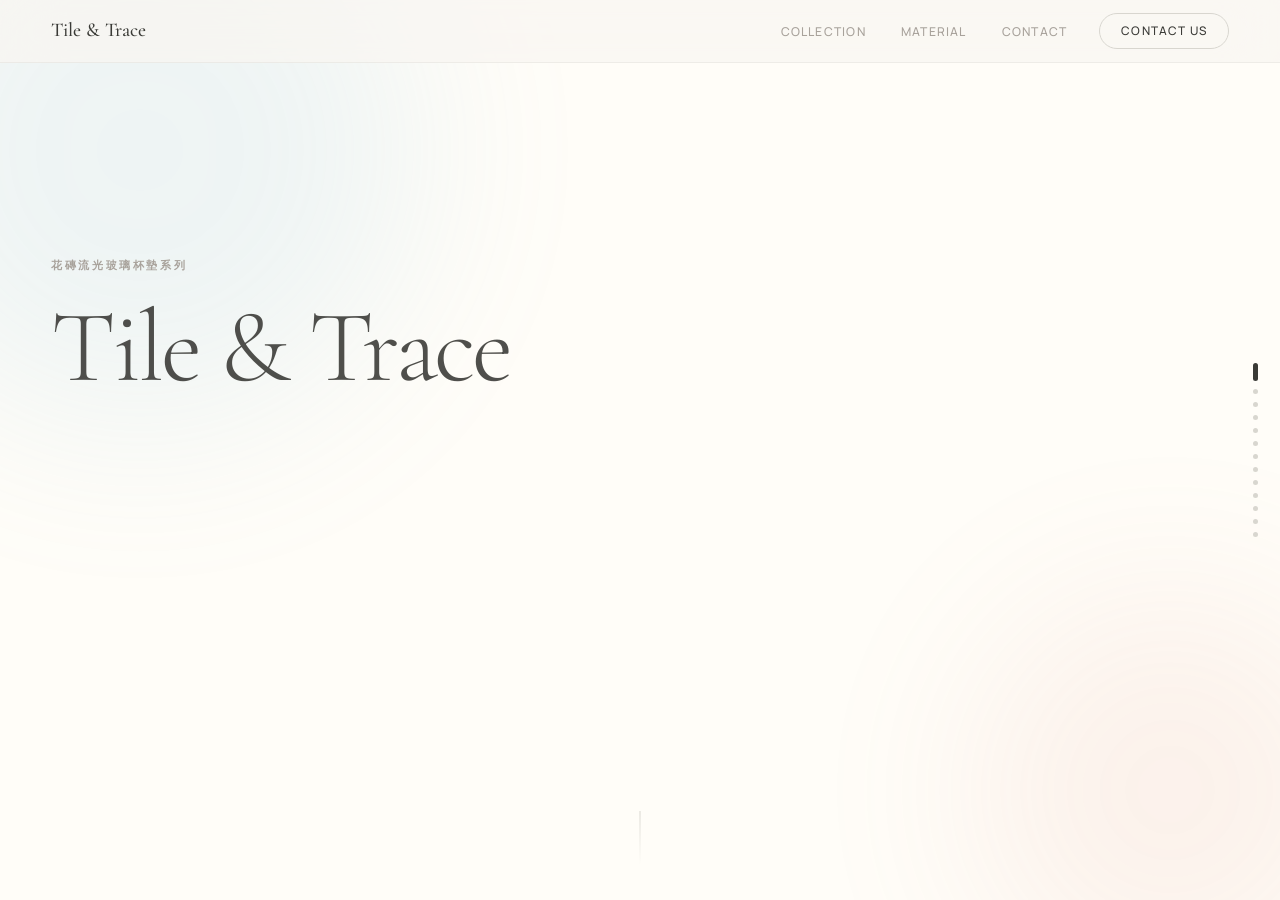
==== index.html @ 221e3508 "Rename index (1).html to index.html" ====
<!DOCTYPE html>
<html lang="en">
<head>
  <meta charset="UTF-8" />
  <meta name="viewport" content="width=device-width, initial-scale=1.0" />
  <title>Tile & Trace｜花磚流光</title>
  <meta name="description" content="Tile & Trace — Taiwanese floral tiles, reimagined through light and glass." />
  <link rel="preconnect" href="https://fonts.googleapis.com" />
  <link rel="preconnect" href="https://fonts.gstatic.com" crossorigin />
  <link href="https://fonts.googleapis.com/css2?family=Cormorant+Garamond:ital,wght@0,300;0,400;0,500;1,300;1,400&family=Manrope:wght@300;400;500;600&display=swap" rel="stylesheet" />
  <link rel="stylesheet" href="style.css" />
</head>
<body>

  <!-- NAV (always on top) -->
  <nav class="nav" id="nav">
    <div class="nav__inner">
      <a href="#" class="nav__brand" id="navBrand" data-goto="hero">Tile &amp; Trace</a>
      <ul class="nav__links">
        <li><a href="#" data-goto="collection">Collection</a></li>
        <li><a href="#" data-goto="material">Material</a></li>
        <li><a href="#" data-goto="contact">Contact</a></li>
      </ul>
      <a href="#" class="nav__cta" data-goto="contact">Contact Us</a>
      <button class="nav__hamburger" id="hamburger" aria-label="Toggle menu">
        <span></span><span></span><span></span>
      </button>
    </div>
    <div class="nav__mobile" id="mobileMenu">
      <a href="#" data-goto="collection">Collection</a>
      <a href="#" data-goto="material">Material</a>
      <a href="#" data-goto="contact">Contact</a>
    </div>
  </nav>

  <!-- ══════════════════════════════════════════════════
       FULL-SCREEN STAGE
       All scenes sit here as position:absolute layers.
       Only one is visible at a time (class="active").
  ══════════════════════════════════════════════════════ -->
  <div class="stage" id="stage">

    <!-- SCENE: HERO -->
    <div class="scene scene--hero active" id="scene-hero">
      <div class="soft-glow glow-hero-blue"></div>
      <div class="soft-glow glow-hero-coral"></div>
      <div class="scene__inner hero-inner">
        <div class="hero-text">
          <p class="scene-label s1-label">花磚流光玻璃杯墊系列</p>
          <h1 class="hero-title">
            <span class="masked-text"><span class="masked-text__inner s1-title">Tile &amp; Trace</span></span>
          </h1>
          <p class="hero-tagline">
            <span class="split-line"><span>Taiwanese floral tiles,</span></span>
            <span class="split-line"><span>reimagined through light and glass.</span></span>
          </p>
          <p class="hero-sub s1-sub">A frosted glass coaster collection inspired by the visual memory of traditional Taiwanese floral tiles.</p>
          <div class="hero-actions s1-actions">
            <button class="btn btn--primary" data-goto="collection">Explore Collection</button>
            <button class="btn btn--ghost"   data-goto="contact">Contact Us</button>
          </div>
        </div>
        <div class="hero-visual s1-visual">
          <div class="frosted-panel frosted-panel--hero">
            <img src="assets/product1.png" alt="Tile &amp; Trace glass coasters" onerror="this.classList.add('is-missing')" />
            <div class="hero-coasters-grid" aria-hidden="true">
              <div class="mini-coaster mini-coaster--blue"></div>
              <div class="mini-coaster mini-coaster--coral"></div>
              <div class="mini-coaster mini-coaster--green"></div>
              <div class="mini-coaster mini-coaster--yellow"></div>
            </div>
          </div>
        </div>
      </div>
      <div class="scroll-hint"><span></span></div>
    </div>

    <!-- SCENE: VALUE -->
    <div class="scene scene--value" id="scene-value">
      <div class="soft-glow glow-value"></div>
      <div class="value-visual-center">
        <div class="frosted-panel frosted-panel--value">
          <img src="assets/images/blue-begonia.jpg" alt="" onerror="this.classList.add('is-missing')" />
          <div class="coaster-ph coaster-ph--blue"></div>
        </div>
      </div>
      <div class="value-overlay">
        <div class="value-header">
          <p class="scene-label value-label">Why This Collection</p>
          <h2 class="value-title">A cultural object<br>for everyday rituals.</h2>
        </div>
        <div class="value-floating-labels">
          <div class="value-label-item value-point-1">
            <span class="vl-num">01</span>
            <div class="vl-content"><h3>Frosted Glass</h3><p>Soft translucent glass that shifts with light.</p></div>
          </div>
          <div class="value-label-item value-point-2">
            <span class="vl-num">02</span>
            <div class="vl-content"><h3>Tile Motif</h3><p>Traditional patterns redrawn on glass.</p></div>
          </div>
          <div class="value-label-item value-point-3">
            <span class="vl-num">03</span>
            <div class="vl-content"><h3>Gift Ready</h3><p>Color-matched collectible box included.</p></div>
          </div>
        </div>
      </div>
    </div>

    <!-- SCENE: COLLECTION -->
    <div class="scene scene--collection" id="scene-collection">
      <div class="collection-bg" id="collectionBg"></div>
      <div class="scene__inner collection-inner">
        <div class="product-visual">
          <div class="product-frame pf-0 active">
            <img src="assets/images/blue-begonia.jpg" alt="Blue Begonia" onerror="this.classList.add('is-missing')" />
            <div class="coaster-ph coaster-ph--blue"></div>
          </div>
          <div class="product-frame pf-1">
            <img src="assets/images/prosperity-peony.jpg" alt="Prosperity Peony" onerror="this.classList.add('is-missing')" />
            <div class="coaster-ph coaster-ph--coral"></div>
          </div>
          <div class="product-frame pf-2">
            <img src="assets/images/verdant-vine.jpg" alt="Verdant Vine" onerror="this.classList.add('is-missing')" />
            <div class="coaster-ph coaster-ph--green"></div>
          </div>
          <div class="product-frame pf-3">
            <img src="assets/images/golden-apricot.jpg" alt="Golden Apricot" onerror="this.classList.add('is-missing')" />
            <div class="coaster-ph coaster-ph--yellow"></div>
          </div>
        </div>
        <div class="collection-text">
          <div class="progress-dots">
            <span class="pdot active"></span><span class="pdot"></span>
            <span class="pdot"></span><span class="pdot"></span>
          </div>
          <p class="collection-num" id="collectionNum">01 / 04</p>
          <h2 class="collection-name">
            <span class="masked-text"><span class="masked-text__inner" id="collectionName">Blue Begonia</span></span>
          </h2>
          <p class="collection-cn"   id="collectionCn">湛藍海棠</p>
          <p class="collection-desc" id="collectionDesc">A calm blue glass coaster inspired by the classic begonia motif.</p>
          <div class="collection-meta">
            <div class="meta-row"><span class="meta-label">Motif</span>  <span class="meta-val" id="metaMotif">Begonia flower</span></div>
            <div class="meta-row"><span class="meta-label">Color</span>  <span class="meta-val" id="metaColor">Translucent blue</span></div>
            <div class="meta-row"><span class="meta-label">Meaning</span><span class="meta-val" id="metaMeaning">Elegance and domestic memory</span></div>
          </div>
        </div>
      </div>
    </div>

    <!-- SCENE: MATERIAL -->
    <div class="scene scene--material" id="scene-material">
      <div class="soft-glow glow-material"></div>
      <div class="material-inner">
        <div class="material-visual-stage">
          <div class="material-visual material-visual-1">
            <div class="frosted-panel frosted-panel--material">
              <img src="assets/images/material-detail.jpg" alt="" onerror="this.classList.add('is-missing')" />
              <div class="material-ph-circle"></div>
            </div>
          </div>
          <div class="material-visual material-visual-2">
            <div class="frosted-panel frosted-panel--pattern">
              <img src="assets/images/cultural-pattern.jpg" alt="" onerror="this.classList.add('is-missing')" />
              <div class="pattern-ph"></div>
            </div>
          </div>
          <div class="material-visual material-visual-3">
            <div class="frosted-panel frosted-panel--boxes">
              <div class="pkg-boxes-grid">
                <div class="pkg-box"><img src="assets/images/packaging-blue.jpg"   alt="" onerror="this.classList.add('is-missing')" /><div class="pkg-ph pkg-ph--blue"></div></div>
                <div class="pkg-box"><img src="assets/images/packaging-red.jpg"    alt="" onerror="this.classList.add('is-missing')" /><div class="pkg-ph pkg-ph--coral"></div></div>
                <div class="pkg-box"><img src="assets/images/packaging-green.jpg"  alt="" onerror="this.classList.add('is-missing')" /><div class="pkg-ph pkg-ph--green"></div></div>
                <div class="pkg-box"><img src="assets/images/packaging-yellow.jpg" alt="" onerror="this.classList.add('is-missing')" /><div class="pkg-ph pkg-ph--yellow"></div></div>
              </div>
            </div>
          </div>
          <div class="material-visual material-visual-4">
            <div class="frosted-panel frosted-panel--gold"><div class="gold-foil-ph"></div></div>
          </div>
        </div>
        <div class="material-text-panel">
          <div class="material-copy material-copy-1">
            <p class="scene-label">Material</p>
            <h2 class="ms-heading">Frosted translucent<br>glass.</h2>
            <p class="ms-sub">The soft matte surface and polished rounded edges create a light-reflecting object that feels delicate and functional.</p>
          </div>
          <div class="material-copy material-copy-2">
            <p class="scene-label">Pattern</p>
            <h2 class="ms-heading">Minimal printed<br>tile motifs.</h2>
            <p class="ms-sub">Traditional floral elements extracted and simplified into clean printed graphics on glass.</p>
          </div>
          <div class="material-copy material-copy-3">
            <p class="scene-label">Packaging</p>
            <h2 class="ms-heading">A box for<br>each memory.</h2>
            <p class="ms-sub">Color-matched rigid gift boxes — one for every coaster in the collection.</p>
          </div>
          <div class="material-copy material-copy-4">
            <p class="scene-label">Detail</p>
            <h2 class="ms-heading">Gold foil details<br>for cultural gifting.</h2>
            <p class="ms-sub">Each coaster is paired with a color-matched rigid gift box with refined gold foil details.</p>
          </div>
        </div>
      </div>
      <div class="material-progress" id="materialProgress">
        <span class="mprog active"></span><span class="mprog"></span>
        <span class="mprog"></span><span class="mprog"></span>
      </div>
    </div>

    <!-- SCENE: CONTACT -->
    <div class="scene scene--contact" id="scene-contact">
      <div class="contact-glow"></div>
      <div class="contact-inner">
        <p class="scene-label c-label">Get in Touch</p>
        <h2 class="contact-title">
          <span class="masked-text"><span class="masked-text__inner c-title">Bring a piece of Taiwanese<br>memory into your everyday space.</span></span>
        </h2>
        <p class="contact-copy c-copy">Tile &amp; Trace is designed for modern cultural gifting, home styling, and collectible lifestyle objects. For inquiries, collaboration, or pre-order information, get in touch.</p>
        <div class="contact-actions c-actions">
          <a href="mailto:cytan0419@gmail.com" class="btn btn--primary">Contact Us</a>
          <a href="mailto:cytan0419@gmail.com?subject=Pre-order Inquiry" class="btn btn--ghost">Pre-order Inquiry</a>
        </div>
        <div class="contact-links c-links">
          <a href="mailto:cytan0419@gmail.com" class="contact-link">
            <svg viewBox="0 0 20 20" fill="none"><path d="M2 4h16v12H2V4zm0 0l8 7 8-7" stroke="currentColor" stroke-width="1.2" stroke-linejoin="round"/></svg>
            cytan0419@gmail.com
          </a>
          <a href="https://github.com/zoeytan-design" target="_blank" rel="noopener" class="contact-link">
            <svg viewBox="0 0 20 20" fill="none"><path d="M10 2C5.58 2 2 5.58 2 10c0 3.54 2.29 6.53 5.47 7.59.4.07.55-.17.55-.38 0-.19-.01-.82-.01-1.49-2.01.37-2.53-.49-2.69-.94-.09-.23-.48-.94-.82-1.13-.28-.15-.68-.52-.01-.53.63-.01 1.08.58 1.23.82.72 1.21 1.87.87 2.33.66.07-.52.28-.87.51-1.07-1.78-.2-3.64-.89-3.64-3.95 0-.87.31-1.59.82-2.15-.08-.2-.36-1.02.08-2.12 0 0 .67-.21 2.2.82.64-.18 1.32-.27 2-.27s1.36.09 2 .27c1.53-1.04 2.2-.82 2.2-.82.44 1.1.16 1.92.08 2.12.51.56.82 1.27.82 2.15 0 3.07-1.87 3.75-3.65 3.95.29.25.54.73.54 1.48 0 1.07-.01 1.93-.01 2.2 0 .21.15.46.55.38A8.01 8.01 0 0018 10c0-4.42-3.58-8-8-8z" fill="currentColor"/></svg>
            zoeytan-design
          </a>
          <a href="https://www.linkedin.com/in/zoey-t-5549b215a/" target="_blank" rel="noopener" class="contact-link">
            <svg viewBox="0 0 20 20" fill="none"><rect x="2" y="2" width="16" height="16" rx="2" stroke="currentColor" stroke-width="1.2"/><path d="M6 8v6M6 6v.01M10 14v-3a2 2 0 014 0v3M10 8v6" stroke="currentColor" stroke-width="1.2" stroke-linecap="round"/></svg>
            Zoey Tan
          </a>
        </div>
      </div>
      <footer class="footer">
        <p class="footer-brand">Tile &amp; Trace｜花磚流光</p>
        <p class="footer-sub">A Taiwanese cultural product concept by Zoey Tan.</p>
        <p class="footer-copy">&copy; 2026 Zoey Tan. All rights reserved.</p>
      </footer>
    </div>

  </div><!-- /stage -->

  <!-- Scroll-position progress indicator (right edge) -->
  <div class="stage-pip-bar" id="pipBar" aria-hidden="true"></div>

  <script src="https://cdn.jsdelivr.net/npm/gsap@3.12.5/dist/gsap.min.js"></script>
  <script src="script.js"></script>
</body>
</html>
---- style.css ----
/* ══════════════════════════════════════════════════════
   Tile & Trace｜花磚流光
   style.css
   Placeholder removed version
   ══════════════════════════════════════════════════════ */

:root {
  --white: #FFFDF8;
  --warm: #F8F6F1;
  --mist: #D8D6CF;
  --charcoal: #3A3A36;
  --gray: #A8A29B;
  --gold: #C8A55A;
  --blue: #79B7D8;
  --coral: #D98372;
  --green: #8BAA78;
  --yellow: #D8B45C;
  --serif: 'Cormorant Garamond', Georgia, serif;
  --sans: 'Manrope', system-ui, sans-serif;
  --ease: cubic-bezier(0.22, 1, 0.36, 1);
}

*,
*::before,
*::after {
  box-sizing: border-box;
  margin: 0;
  padding: 0;
}

html,
body {
  width: 100%;
  height: 100%;
  overflow: hidden;
  font-size: 16px;
}

body {
  background: var(--warm);
  color: var(--charcoal);
  font-family: var(--sans);
  line-height: 1.6;
}

img {
  display: block;
  max-width: 100%;
}

a,
button {
  cursor: pointer;
}

a {
  color: inherit;
  text-decoration: none;
}

button {
  border: none;
  background: none;
  font-family: inherit;
}

ul {
  list-style: none;
}

/* ═══ FULL SCREEN STAGE ══════════════════════════════ */

.stage {
  position: fixed;
  inset: 0;
  overflow: hidden;
  z-index: 1;
}

.scene {
  position: absolute;
  inset: 0;
  width: 100%;
  height: 100%;
  display: flex;
  flex-direction: column;
  align-items: center;
  justify-content: center;
  background: var(--warm);
  opacity: 0;
  visibility: hidden;
  pointer-events: none;
  will-change: opacity;
  transform: translateZ(0);
}

.scene.active {
  opacity: 1;
  visibility: visible;
  pointer-events: auto;
}

.scene__inner {
  position: relative;
  z-index: 2;
  width: min(1200px, 92vw);
  margin-inline: auto;
  display: flex;
  align-items: center;
  gap: clamp(32px, 5vw, 80px);
}

/* ═══ SHARED COMPONENTS ══════════════════════════════ */

.btn {
  display: inline-flex;
  align-items: center;
  padding: 0.88rem 2.1rem;
  border-radius: 60px;
  font-family: var(--sans);
  font-size: 0.82rem;
  font-weight: 500;
  letter-spacing: 0.08em;
  transition: transform 0.35s var(--ease), box-shadow 0.35s var(--ease);
}

.btn--primary {
  background: var(--charcoal);
  color: var(--white);
  box-shadow: 0 4px 24px rgba(58, 58, 54, 0.14);
}

.btn--primary:hover {
  transform: translateY(-2px);
  box-shadow: 0 10px 36px rgba(58, 58, 54, 0.2);
}

.btn--ghost {
  border: 1.5px solid var(--mist);
  color: var(--charcoal);
  background: rgba(255, 253, 248, 0.55);
  backdrop-filter: blur(10px);
}

.btn--ghost:hover {
  border-color: var(--charcoal);
  transform: translateY(-2px);
}

.scene-label {
  display: block;
  font-size: 0.68rem;
  font-weight: 600;
  letter-spacing: 0.24em;
  text-transform: uppercase;
  color: var(--gray);
  margin-bottom: 1rem;
}

.soft-glow {
  position: absolute;
  border-radius: 50%;
  filter: blur(90px);
  pointer-events: none;
  z-index: 0;
}

.masked-text {
  display: block;
  overflow: hidden;
}

.masked-text__inner {
  display: block;
}

/* ═══ NAV ════════════════════════════════════════════ */

.nav {
  position: fixed;
  top: 0;
  left: 0;
  right: 0;
  z-index: 300;
  background: rgba(248, 246, 241, 0.72);
  backdrop-filter: blur(28px);
  border-bottom: 1px solid rgba(216, 214, 207, 0.35);
}

.nav__inner {
  width: min(1200px, 92vw);
  height: 62px;
  margin-inline: auto;
  display: flex;
  align-items: center;
  gap: 2rem;
}

.nav__brand {
  font-family: var(--serif);
  font-size: 1.22rem;
  font-weight: 500;
  flex: 1;
  cursor: pointer;
  transition: opacity 0.25s;
}

.nav__brand:hover {
  opacity: 0.55;
}

.nav__links {
  display: flex;
  gap: 2.2rem;
}

.nav__links a {
  font-size: 0.76rem;
  font-weight: 500;
  letter-spacing: 0.1em;
  text-transform: uppercase;
  color: var(--gray);
  position: relative;
  padding-bottom: 2px;
  transition: color 0.3s;
}

.nav__links a::after {
  content: '';
  position: absolute;
  bottom: 0;
  left: 0;
  width: 0;
  height: 1px;
  background: var(--charcoal);
  transition: width 0.35s var(--ease);
}

.nav__links a:hover {
  color: var(--charcoal);
}

.nav__links a:hover::after {
  width: 100%;
}

.nav__cta {
  padding: 0.5rem 1.3rem;
  border-radius: 60px;
  border: 1.5px solid var(--mist);
  font-size: 0.74rem;
  font-weight: 500;
  letter-spacing: 0.1em;
  text-transform: uppercase;
  transition: border-color 0.3s, box-shadow 0.3s;
  flex-shrink: 0;
}

.nav__cta:hover {
  border-color: var(--charcoal);
  box-shadow: 0 2px 16px rgba(200, 165, 90, 0.2);
}

.nav__hamburger {
  display: none;
  flex-direction: column;
  gap: 5px;
  padding: 4px;
}

.nav__hamburger span {
  display: block;
  width: 22px;
  height: 1.5px;
  background: var(--charcoal);
}

.nav__mobile {
  display: none;
  flex-direction: column;
  background: rgba(248, 246, 241, 0.98);
  border-top: 1px solid var(--mist);
}

.nav__mobile a {
  display: block;
  padding: 0.9rem 6vw;
  font-size: 0.9rem;
  letter-spacing: 0.06em;
  border-bottom: 1px solid rgba(216, 214, 207, 0.3);
}

.nav__mobile.open {
  display: flex;
}

/* ═══ IMAGE PANELS ═══════════════════════════════════ */

.image-panel {
  position: relative;
  width: 100%;
  height: 100%;
  border-radius: 28px;
  overflow: hidden;
  background: rgba(255, 253, 248, 0.45);
  border: 1px solid rgba(255, 255, 255, 0.65);
  box-shadow:
    0 32px 80px rgba(80, 80, 80, 0.1),
    inset 0 1px 0 rgba(255, 255, 255, 0.7);
  backdrop-filter: blur(20px);
}

.image-panel img {
  width: 100%;
  height: 100%;
  object-fit: contain;
}

.image-panel--hero {
  aspect-ratio: 1 / 1;
}

.image-panel--value {
  width: min(460px, 62vmin);
  aspect-ratio: 1 / 1;
}

.image-panel--material {
  width: 100%;
  height: 100%;
}

.image-panel--packaging img {
  object-fit: contain;
}

/* ═══ HERO ═══════════════════════════════════════════ */

.scene--hero {
  background: var(--white);
}

.glow-hero-blue {
  width: 560px;
  height: 560px;
  background: var(--blue);
  opacity: 0.12;
  top: -130px;
  left: -140px;
  animation: driftA 14s ease-in-out infinite;
}

.glow-hero-coral {
  width: 400px;
  height: 400px;
  background: var(--coral);
  opacity: 0.09;
  bottom: -90px;
  right: -90px;
  animation: driftB 17s ease-in-out infinite;
}

@keyframes driftA {
  0%, 100% { transform: translate(0, 0); }
  50% { transform: translate(30px, 20px); }
}

@keyframes driftB {
  0%, 100% { transform: translate(0, 0); }
  50% { transform: translate(-24px, 18px); }
}

.hero-inner {
  flex-direction: row;
  justify-content: space-between;
  align-items: center;
}

.hero-text {
  flex: 0 0 46%;
  max-width: 520px;
}

.hero-visual {
  flex: 0 0 46%;
  max-width: 500px;
}

.hero-title {
  font-family: var(--serif);
  font-size: clamp(3.8rem, 8vw, 7.6rem);
  font-weight: 300;
  line-height: 0.92;
  letter-spacing: -0.03em;
  margin-bottom: 2rem;
}

.hero-tagline {
  font-family: var(--serif);
  font-size: clamp(1rem, 2.2vw, 1.35rem);
  font-weight: 400;
  font-style: italic;
  margin-bottom: 1.3rem;
  line-height: 1.55;
}

.split-line {
  display: block;
  overflow: hidden;
}

.split-line > span {
  display: block;
}

.hero-sub {
  font-size: 0.88rem;
  color: var(--gray);
  line-height: 1.9;
  margin-bottom: 2.5rem;
  max-width: 390px;
}

.hero-actions {
  display: flex;
  gap: 1rem;
  flex-wrap: wrap;
}

.scroll-hint {
  position: absolute;
  bottom: 2.2rem;
  left: 50%;
  transform: translateX(-50%);
  z-index: 3;
}

.scroll-hint span {
  display: block;
  width: 1px;
  height: 54px;
  background: linear-gradient(to bottom, var(--mist), transparent);
  animation: scrollPulse 2.8s ease-in-out infinite;
}

@keyframes scrollPulse {
  0% {
    transform: scaleY(0);
    transform-origin: top;
    opacity: 0;
  }

  40% {
    transform: scaleY(1);
    transform-origin: top;
    opacity: 1;
  }

  70% {
    transform: scaleY(1);
    transform-origin: bottom;
    opacity: 1;
  }

  100% {
    transform: scaleY(0);
    transform-origin: bottom;
    opacity: 0;
  }
}

/* ═══ VALUE ══════════════════════════════════════════ */

.scene--value {
  background: var(--warm);
}

.glow-value {
  width: 700px;
  height: 600px;
  background: var(--blue);
  opacity: 0.06;
  top: 50%;
  left: 50%;
  transform: translate(-50%, -50%);
}

.value-visual-center {
  position: absolute;
  inset: 0;
  display: flex;
  align-items: center;
  justify-content: center;
  z-index: 1;
  pointer-events: none;
  will-change: transform, opacity;
}

.value-overlay {
  position: absolute;
  inset: 0;
  z-index: 3;
  display: flex;
  flex-direction: column;
  justify-content: center;
  width: min(1200px, 92vw);
  margin-inline: auto;
  left: 50%;
  transform: translateX(-50%);
  pointer-events: none;
}

.value-header {
  margin-bottom: auto;
  padding-top: 14vh;
}

.value-title {
  font-family: var(--serif);
  font-size: clamp(1.9rem, 3.2vw, 2.9rem);
  font-weight: 300;
  line-height: 1.18;
  color: var(--charcoal);
  max-width: 400px;
}

.value-floating-labels {
  display: flex;
  flex-direction: column;
  gap: 1.2rem;
  padding-bottom: 12vh;
  align-self: flex-end;
  max-width: 300px;
  pointer-events: auto;
}

.value-label-item {
  display: flex;
  align-items: flex-start;
  gap: 1rem;
  background: rgba(255, 253, 248, 0.72);
  backdrop-filter: blur(18px);
  border: 1px solid rgba(255, 255, 255, 0.65);
  border-radius: 14px;
  padding: 1rem 1.3rem;
  box-shadow:
    0 6px 28px rgba(58, 58, 54, 0.06),
    inset 0 1px 0 rgba(255, 255, 255, 0.7);
}

.vl-num {
  font-size: 0.62rem;
  letter-spacing: 0.15em;
  color: var(--gray);
  margin-top: 0.25rem;
  flex-shrink: 0;
}

.vl-content h3 {
  font-family: var(--serif);
  font-size: 1.05rem;
  font-weight: 500;
  margin-bottom: 0.2rem;
}

.vl-content p {
  font-size: 0.78rem;
  color: var(--gray);
  line-height: 1.65;
}

/* ═══ COLLECTION ═════════════════════════════════════ */

.scene--collection {
  background: var(--white);
}

.collection-bg {
  position: absolute;
  inset: 0;
  pointer-events: none;
  z-index: 0;
  transition: background 1s ease;
}

.collection-inner {
  align-items: center;
  justify-content: center;
  gap: clamp(40px, 6vw, 90px);
}

.product-visual {
  position: relative;
  flex: 0 0 min(42vmin, 440px);
  width: min(42vmin, 440px);
  aspect-ratio: 1 / 1;
}

.product-frame {
  position: absolute;
  inset: 0;
  border-radius: 22px;
  overflow: hidden;
  opacity: 0;
  visibility: hidden;
  transform: scale(0.96) rotate(-1.5deg);
  pointer-events: none;
  box-shadow:
    0 32px 80px rgba(58, 58, 54, 0.1),
    inset 0 1px 0 rgba(255, 255, 255, 0.5);
  border: 1px solid rgba(216, 214, 207, 0.35);
  background: var(--warm);
  will-change: transform, opacity;
}

.product-frame.active {
  opacity: 1;
  visibility: visible;
  transform: scale(1) rotate(0deg);
  pointer-events: auto;
}

.product-frame img {
  width: 100%;
  height: 100%;
  object-fit: contain;
}

.collection-text {
  flex: 1;
  max-width: 380px;
  position: relative;
  z-index: 2;
}

.progress-dots {
  display: flex;
  gap: 8px;
  margin-bottom: 1.6rem;
}

.pdot {
  width: 6px;
  height: 6px;
  border-radius: 50%;
  background: var(--mist);
  transition: width 0.4s var(--ease), background 0.4s, border-radius 0.4s;
}

.pdot.active {
  width: 24px;
  border-radius: 3px;
  background: var(--charcoal);
}

.collection-num {
  font-size: 0.68rem;
  letter-spacing: 0.22em;
  color: var(--gray);
  margin-bottom: 1rem;
}

.collection-name {
  font-family: var(--serif);
  font-size: clamp(2rem, 4vw, 3.2rem);
  font-weight: 300;
  line-height: 1.05;
  margin-bottom: 0.5rem;
}

.collection-cn {
  font-size: 0.9rem;
  color: var(--gray);
  letter-spacing: 0.08em;
  margin-bottom: 1.2rem;
}

.collection-desc {
  font-size: 0.88rem;
  color: var(--gray);
  line-height: 1.9;
  margin-bottom: 2rem;
}

.collection-meta {
  display: flex;
  flex-direction: column;
  gap: 0.7rem;
  border-top: 1px solid rgba(216, 214, 207, 0.45);
  padding-top: 1.4rem;
}

.meta-row {
  display: flex;
  gap: 1.2rem;
  align-items: baseline;
}

.meta-label {
  font-size: 0.62rem;
  letter-spacing: 0.2em;
  text-transform: uppercase;
  color: var(--gray);
  min-width: 60px;
  flex-shrink: 0;
}

.meta-val {
  font-family: var(--serif);
  font-size: 0.93rem;
  color: var(--charcoal);
}

/* ═══ MATERIAL ═══════════════════════════════════════ */

.scene--material {
  background: var(--warm);
}

.glow-material {
  width: 500px;
  height: 500px;
  background: var(--gold);
  opacity: 0.07;
  top: 50%;
  left: 50%;
  transform: translate(-50%, -50%);
}

.material-inner {
  width: min(1200px, 92vw);
  height: 100%;
  position: relative;
  z-index: 2;
  display: grid;
  grid-template-columns: 1.2fr 0.8fr;
  align-items: center;
  gap: clamp(40px, 6vw, 90px);
  margin-inline: auto;
}

.material-visual-stage {
  position: relative;
  width: 100%;
  aspect-ratio: 1 / 1;
  max-height: 72vh;
  min-height: min(72vh, 520px);
}

.material-visual {
  position: absolute;
  inset: 0;
  width: 100%;
  height: 100%;
  opacity: 0;
  visibility: hidden;
  pointer-events: none;
  will-change: transform, opacity;
}

.material-visual.active {
  opacity: 1;
  visibility: visible;
}

.material-text-panel {
  position: relative;
  z-index: 5;
  min-height: 280px;
  display: flex;
  flex-direction: column;
  justify-content: center;
}

.material-copy {
  position: absolute;
  inset: 0;
  display: flex;
  flex-direction: column;
  justify-content: center;
  opacity: 0;
  visibility: hidden;
  pointer-events: none;
  will-change: transform, opacity;
}

.material-copy.active {
  opacity: 1;
  visibility: visible;
}

.material-copy h2,
.material-copy p {
  max-width: 380px;
}

.ms-heading {
  font-family: var(--serif);
  font-size: clamp(1.8rem, 3vw, 2.8rem);
  font-weight: 300;
  line-height: 1.18;
  margin-bottom: 1.2rem;
}

.ms-sub {
  font-size: 0.88rem;
  color: var(--gray);
  line-height: 1.9;
}

.material-progress {
  position: absolute;
  bottom: 2.2rem;
  left: 50%;
  transform: translateX(-50%);
  display: flex;
  gap: 8px;
  z-index: 5;
}

.mprog {
  width: 6px;
  height: 6px;
  border-radius: 50%;
  background: var(--mist);
  transition: width 0.4s var(--ease), background 0.4s, border-radius 0.4s;
}

.mprog.active {
  width: 24px;
  border-radius: 3px;
  background: var(--charcoal);
}

/* ═══ CONTACT ════════════════════════════════════════ */

.scene--contact {
  background: var(--white);
  flex-direction: column;
  justify-content: space-between;
  overflow-y: auto;
}

.contact-glow {
  position: absolute;
  width: 700px;
  height: 420px;
  border-radius: 50%;
  background: radial-gradient(circle, rgba(200, 165, 90, 0.09), transparent 65%);
  top: 35%;
  left: 50%;
  transform: translate(-50%, -50%);
  pointer-events: none;
}

.contact-inner {
  flex: 1;
  display: flex;
  flex-direction: column;
  align-items: center;
  justify-content: center;
  text-align: center;
  padding: 5rem 6vw 3rem;
  position: relative;
  z-index: 1;
}

.contact-title {
  font-family: var(--serif);
  font-size: clamp(2rem, 4.5vw, 3.5rem);
  font-weight: 300;
  line-height: 1.2;
  max-width: 680px;
  margin-bottom: 1.8rem;
}

.contact-copy {
  font-size: 0.92rem;
  color: var(--gray);
  max-width: 520px;
  line-height: 1.95;
  margin-bottom: 3rem;
}

.contact-actions {
  display: flex;
  gap: 1rem;
  flex-wrap: wrap;
  justify-content: center;
  margin-bottom: 3.5rem;
}

.contact-links {
  display: flex;
  gap: 2.5rem;
  flex-wrap: wrap;
  justify-content: center;
}

.contact-link {
  display: flex;
  align-items: center;
  gap: 0.5rem;
  font-size: 0.83rem;
  color: var(--gray);
  position: relative;
  padding-bottom: 2px;
  transition: color 0.3s;
}

.contact-link svg {
  width: 16px;
  height: 16px;
  flex-shrink: 0;
}

.contact-link::after {
  content: '';
  position: absolute;
  bottom: 0;
  left: 0;
  width: 0;
  height: 1px;
  background: var(--charcoal);
  transition: width 0.4s var(--ease);
}

.contact-link:hover {
  color: var(--charcoal);
}

.contact-link:hover::after {
  width: 100%;
}

.footer {
  border-top: 1px solid rgba(216, 214, 207, 0.5);
  padding: 2.5rem 0;
  text-align: center;
}

.footer-brand {
  font-family: var(--serif);
  font-size: 1.05rem;
  font-weight: 500;
  margin-bottom: 0.4rem;
}

.footer-sub,
.footer-copy {
  font-size: 0.76rem;
  color: var(--gray);
  line-height: 1.7;
}

/* ═══ STAGE PIP BAR ══════════════════════════════════ */

.stage-pip-bar {
  position: fixed;
  right: 1.4rem;
  top: 50%;
  transform: translateY(-50%);
  z-index: 400;
  display: flex;
  flex-direction: column;
  gap: 8px;
  pointer-events: none;
}

.stage-pip {
  width: 5px;
  height: 5px;
  border-radius: 50%;
  background: var(--mist);
  transition: width 0.4s var(--ease), height 0.4s var(--ease), background 0.3s, border-radius 0.3s;
}

.stage-pip.active {
  width: 5px;
  height: 18px;
  border-radius: 3px;
  background: var(--charcoal);
}

/* ═══ RESPONSIVE ═════════════════════════════════════ */

@media (max-width: 900px) {
  .nav__links,
  .nav__cta {
    display: none;
  }

  .nav__hamburger {
    display: flex;
  }

  .hero-inner {
    flex-direction: column;
    gap: 2.5rem;
  }

  .hero-text {
    flex: unset;
    max-width: 100%;
    text-align: center;
  }

  .hero-visual {
    flex: unset;
    max-width: 320px;
    margin-inline: auto;
  }

  .hero-actions {
    justify-content: center;
  }

  .hero-sub {
    margin-inline: auto;
  }

  .value-header {
    padding-top: 8vh;
  }

  .value-title {
    font-size: 1.7rem;
  }

  .value-floating-labels {
    max-width: 100%;
    align-self: center;
    flex-direction: row;
    flex-wrap: wrap;
    justify-content: center;
    gap: 0.8rem;
    padding-bottom: 8vh;
  }

  .value-label-item {
    width: min(280px, 90vw);
  }

  .collection-inner {
    flex-direction: column;
    text-align: center;
  }

  .product-visual {
    width: min(68vw, 340px);
    flex-basis: auto;
  }

  .collection-meta {
    align-items: center;
  }

  .meta-row {
    justify-content: center;
  }

  .material-inner {
    grid-template-columns: 1fr;
    gap: 2rem;
    padding-top: 5rem;
    padding-bottom: 5rem;
  }

  .material-visual-stage {
    width: min(72vw, 360px);
    margin-inline: auto;
    min-height: unset;
  }

  .material-text-panel {
    min-height: 240px;
    text-align: center;
  }

  .material-copy h2,
  .material-copy p {
    margin-inline: auto;
  }

  .contact-links {
    flex-direction: column;
    gap: 1rem;
  }

  .stage-pip-bar {
    right: 0.8rem;
  }
}

@media (max-width: 600px) {
  .hero-title {
    font-size: 3.3rem;
  }

  .hero-tagline {
    font-size: 1rem;
  }

  .hero-actions {
    flex-direction: column;
    align-items: center;
  }

  .btn {
    width: 100%;
    max-width: 260px;
    justify-content: center;
  }

  .value-floating-labels {
    flex-direction: column;
  }

  .contact-title {
    font-size: 2rem;
  }
}
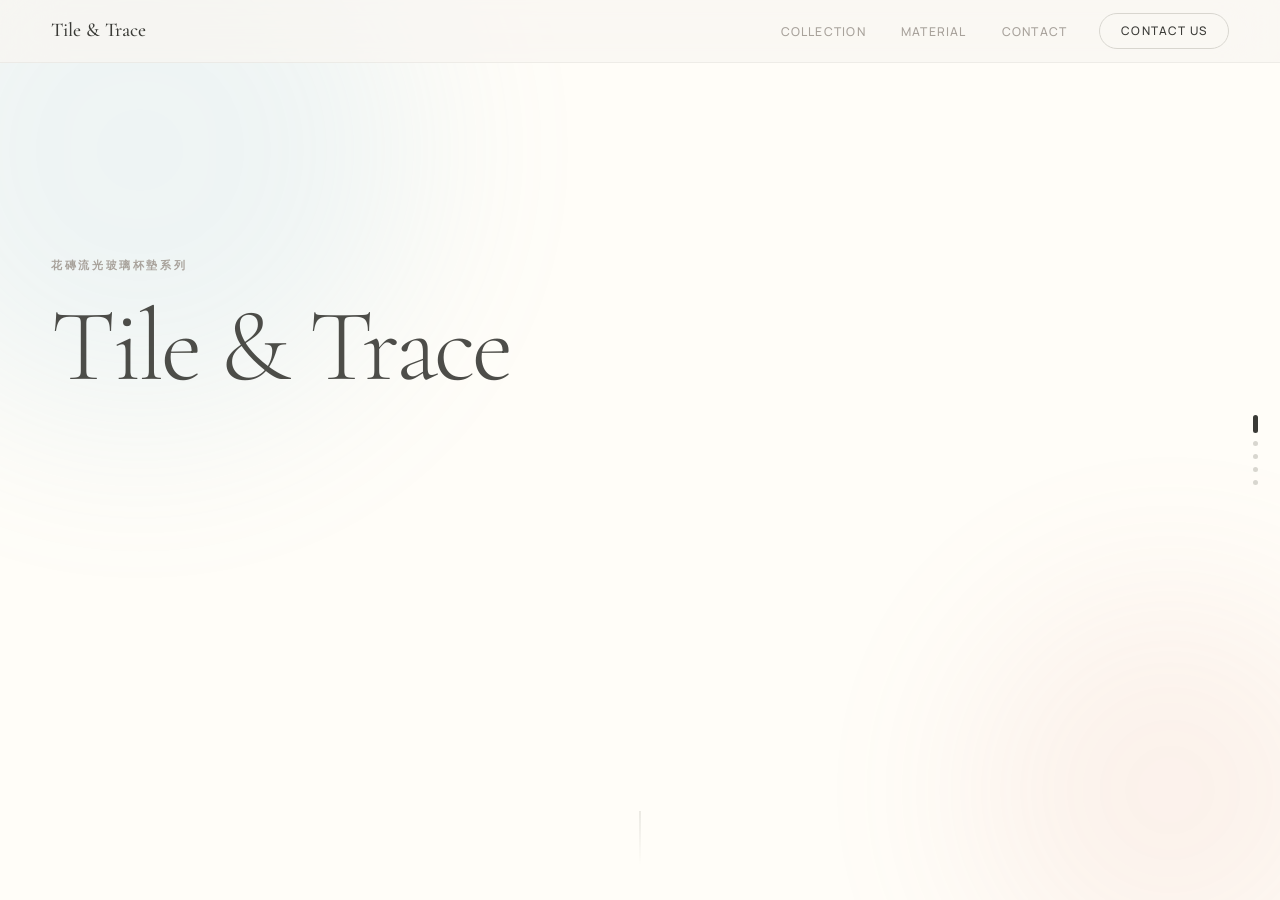
==== commit 9e0c56ca: "Update index.html" ====
--- a/index.html
+++ b/index.html
@@ -175,9 +175,6 @@
               </div>
             </div>
           </div>
-          <div class="material-visual material-visual-4">
-            <div class="frosted-panel frosted-panel--gold"><div class="gold-foil-ph"></div></div>
-          </div>
         </div>
         <div class="material-text-panel">
           <div class="material-copy material-copy-1">
@@ -195,16 +192,11 @@
             <h2 class="ms-heading">A box for<br>each memory.</h2>
             <p class="ms-sub">Color-matched rigid gift boxes — one for every coaster in the collection.</p>
           </div>
-          <div class="material-copy material-copy-4">
-            <p class="scene-label">Detail</p>
-            <h2 class="ms-heading">Gold foil details<br>for cultural gifting.</h2>
-            <p class="ms-sub">Each coaster is paired with a color-matched rigid gift box with refined gold foil details.</p>
-          </div>
         </div>
       </div>
       <div class="material-progress" id="materialProgress">
         <span class="mprog active"></span><span class="mprog"></span>
-        <span class="mprog"></span><span class="mprog"></span>
+        <span class="mprog"></span>
       </div>
     </div>
 
--- a/style.css
+++ b/style.css
@@ -294,6 +294,215 @@
   display: flex;
 }
 
+/* ═══ FROSTED PANELS ════════════════════════════════ */
+
+.frosted-panel {
+  position: relative;
+  width: 100%;
+  height: 100%;
+  border-radius: 28px;
+  overflow: hidden;
+  background: rgba(255, 253, 248, 0.45);
+  border: 1px solid rgba(255, 255, 255, 0.65);
+  box-shadow:
+    0 32px 80px rgba(80, 80, 80, 0.1),
+    inset 0 1px 0 rgba(255, 255, 255, 0.7);
+  backdrop-filter: blur(20px);
+  display: flex;
+  align-items: center;
+  justify-content: center;
+}
+
+.frosted-panel img {
+  position: absolute;
+  inset: 0;
+  width: 100%;
+  height: 100%;
+  object-fit: contain;
+  z-index: 1;
+}
+
+.frosted-panel img.is-missing {
+  display: none;
+}
+
+.frosted-panel--hero {
+  aspect-ratio: 1 / 1;
+  border-radius: 28px;
+}
+
+.frosted-panel--value {
+  width: min(460px, 62vmin);
+  aspect-ratio: 1 / 1;
+  border-radius: 28px;
+}
+
+.frosted-panel--material {
+  width: 100%;
+  height: 100%;
+  border-radius: 22px;
+}
+
+.frosted-panel--pattern {
+  width: 100%;
+  height: 100%;
+  border-radius: 22px;
+}
+
+.frosted-panel--boxes {
+  width: 100%;
+  height: 100%;
+  border-radius: 22px;
+  padding: 20px;
+}
+
+.frosted-panel--gold {
+  width: 100%;
+  height: 100%;
+  border-radius: 22px;
+  background: rgba(200, 165, 90, 0.08);
+  border: 1px solid rgba(200, 165, 90, 0.3);
+}
+
+/* ═══ COASTER PLACEHOLDERS ═══════════════════════════ */
+
+.coaster-ph {
+  position: absolute;
+  inset: 0;
+  z-index: 0;
+  display: flex;
+  align-items: center;
+  justify-content: center;
+}
+
+.coaster-ph::before {
+  content: '';
+  width: 65%;
+  aspect-ratio: 1 / 1;
+  border-radius: 50%;
+  opacity: 0.18;
+}
+
+.coaster-ph--blue::before  { background: var(--blue); }
+.coaster-ph--coral::before { background: var(--coral); }
+.coaster-ph--green::before { background: var(--green); }
+.coaster-ph--yellow::before{ background: var(--yellow); }
+
+/* ═══ MINI COASTERS (Hero grid) ══════════════════════ */
+
+.hero-coasters-grid {
+  position: absolute;
+  inset: 0;
+  z-index: 0;
+  display: grid;
+  grid-template-columns: 1fr 1fr;
+  gap: 12px;
+  padding: 24px;
+  align-items: center;
+  justify-items: center;
+}
+
+.mini-coaster {
+  width: 80%;
+  aspect-ratio: 1 / 1;
+  border-radius: 50%;
+  opacity: 0.22;
+}
+
+.mini-coaster--blue   { background: var(--blue); }
+.mini-coaster--coral  { background: var(--coral); }
+.mini-coaster--green  { background: var(--green); }
+.mini-coaster--yellow { background: var(--yellow); }
+
+/* ═══ MATERIAL PLACEHOLDERS ══════════════════════════ */
+
+.material-ph-circle {
+  width: 70%;
+  aspect-ratio: 1 / 1;
+  border-radius: 50%;
+  background: radial-gradient(circle at 35% 35%, rgba(200,165,90,0.25), rgba(200,165,90,0.05) 70%);
+  border: 1px solid rgba(200, 165, 90, 0.2);
+}
+
+.pattern-ph {
+  width: 80%;
+  aspect-ratio: 1 / 1;
+  border-radius: 14px;
+  background:
+    repeating-linear-gradient(
+      45deg,
+      rgba(121,183,216,0.12) 0px,
+      rgba(121,183,216,0.12) 2px,
+      transparent 2px,
+      transparent 12px
+    ),
+    repeating-linear-gradient(
+      -45deg,
+      rgba(121,183,216,0.12) 0px,
+      rgba(121,183,216,0.12) 2px,
+      transparent 2px,
+      transparent 12px
+    );
+  border: 1px solid rgba(121, 183, 216, 0.2);
+}
+
+.gold-foil-ph {
+  width: 75%;
+  aspect-ratio: 1 / 1;
+  border-radius: 50%;
+  border: 2px solid rgba(200, 165, 90, 0.35);
+  background: radial-gradient(circle at 40% 35%, rgba(200,165,90,0.18), rgba(200,165,90,0.04) 65%);
+  box-shadow:
+    inset 0 1px 0 rgba(255,255,255,0.6),
+    0 8px 32px rgba(200,165,90,0.1);
+}
+
+/* ═══ PACKAGING GRID ═════════════════════════════════ */
+
+.pkg-boxes-grid {
+  display: grid;
+  grid-template-columns: 1fr 1fr;
+  gap: 10px;
+  width: 100%;
+  height: 100%;
+}
+
+.pkg-box {
+  position: relative;
+  border-radius: 10px;
+  overflow: hidden;
+  background: rgba(255, 253, 248, 0.6);
+  border: 1px solid rgba(255, 255, 255, 0.7);
+  display: flex;
+  align-items: center;
+  justify-content: center;
+}
+
+.pkg-box img {
+  position: absolute;
+  inset: 0;
+  width: 100%;
+  height: 100%;
+  object-fit: contain;
+  z-index: 1;
+}
+
+.pkg-box img.is-missing {
+  display: none;
+}
+
+.pkg-ph {
+  width: 60%;
+  aspect-ratio: 1 / 1;
+  border-radius: 8px;
+  opacity: 0.3;
+}
+
+.pkg-ph--blue   { background: var(--blue); }
+.pkg-ph--coral  { background: var(--coral); }
+.pkg-ph--green  { background: var(--green); }
+.pkg-ph--yellow { background: var(--yellow); }
+
 /* ═══ IMAGE PANELS ═══════════════════════════════════ */
 
 .image-panel {
@@ -837,8 +1046,10 @@
 .scene--contact {
   background: var(--white);
   flex-direction: column;
-  justify-content: space-between;
+  justify-content: flex-start;
   overflow-y: auto;
+  overflow-x: hidden;
+  -webkit-overflow-scrolling: touch;
 }
 
 .contact-glow {
@@ -863,6 +1074,7 @@
   padding: 5rem 6vw 3rem;
   position: relative;
   z-index: 1;
+  min-height: min-content;
 }
 
 .contact-title {
@@ -1044,6 +1256,12 @@
   .collection-inner {
     flex-direction: column;
     text-align: center;
+    overflow-y: auto;
+    -webkit-overflow-scrolling: touch;
+    padding-top: 5rem;
+    padding-bottom: 2rem;
+    align-items: flex-start;
+    justify-content: flex-start;
   }
 
   .product-visual {
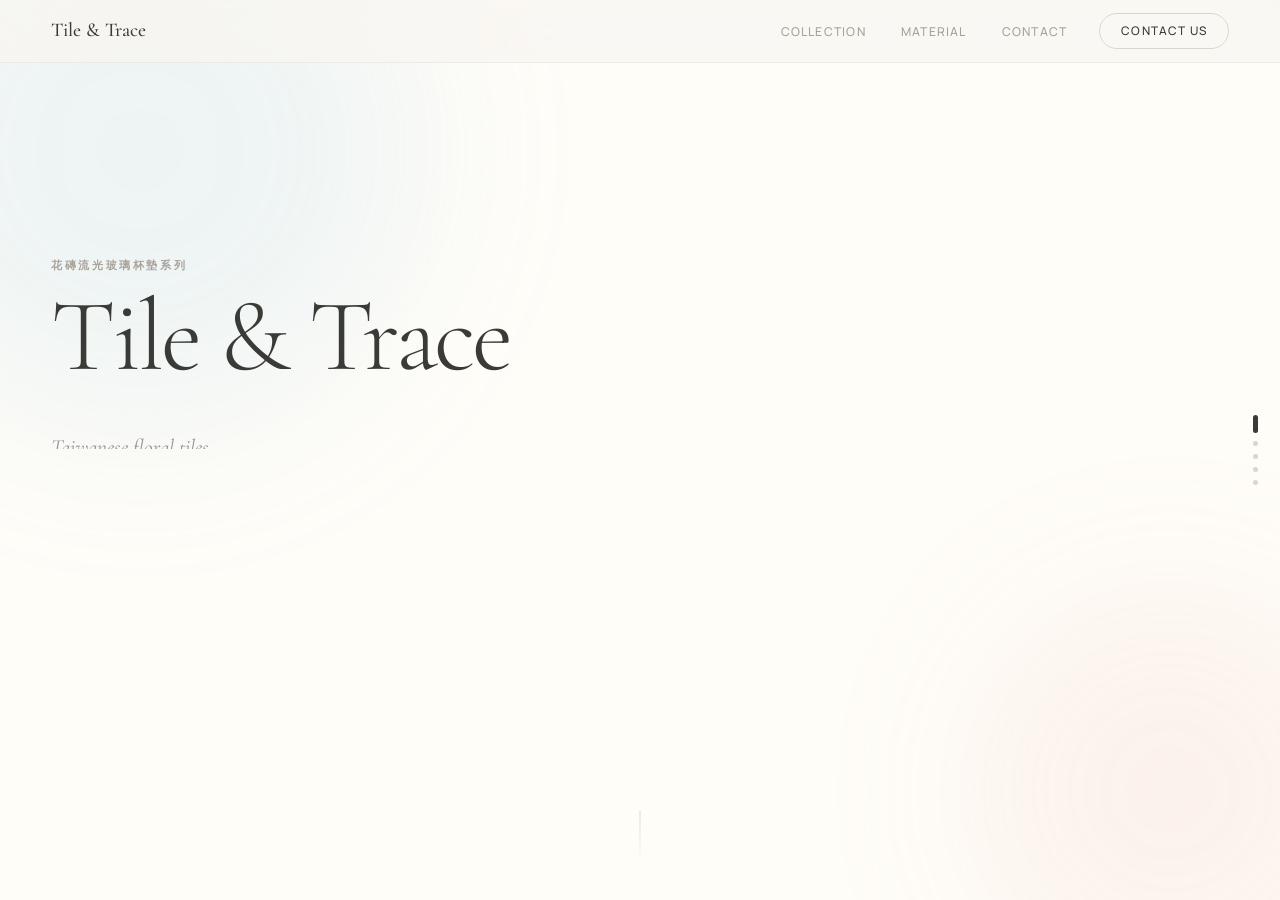
==== commit 382c9cb6: "Update index.html" ====
--- a/index.html
+++ b/index.html
@@ -62,13 +62,7 @@
         </div>
         <div class="hero-visual s1-visual">
           <div class="frosted-panel frosted-panel--hero">
-            <img src="assets/product1.png" alt="Tile &amp; Trace glass coasters" onerror="this.classList.add('is-missing')" />
-            <div class="hero-coasters-grid" aria-hidden="true">
-              <div class="mini-coaster mini-coaster--blue"></div>
-              <div class="mini-coaster mini-coaster--coral"></div>
-              <div class="mini-coaster mini-coaster--green"></div>
-              <div class="mini-coaster mini-coaster--yellow"></div>
-            </div>
+            <img src="assets/product1.png" alt="Tile &amp; Trace glass coasters" />
           </div>
         </div>
       </div>
@@ -80,8 +74,7 @@
       <div class="soft-glow glow-value"></div>
       <div class="value-visual-center">
         <div class="frosted-panel frosted-panel--value">
-          <img src="assets/images/blue-begonia.jpg" alt="" onerror="this.classList.add('is-missing')" />
-          <div class="coaster-ph coaster-ph--blue"></div>
+          <img src="assets/product2.png" alt="" />
         </div>
       </div>
       <div class="value-overlay">
@@ -112,20 +105,16 @@
       <div class="scene__inner collection-inner">
         <div class="product-visual">
           <div class="product-frame pf-0 active">
-            <img src="assets/images/blue-begonia.jpg" alt="Blue Begonia" onerror="this.classList.add('is-missing')" />
-            <div class="coaster-ph coaster-ph--blue"></div>
+            <img src="assets/blue-begonia.png" alt="Blue Begonia" />
           </div>
           <div class="product-frame pf-1">
-            <img src="assets/images/prosperity-peony.jpg" alt="Prosperity Peony" onerror="this.classList.add('is-missing')" />
-            <div class="coaster-ph coaster-ph--coral"></div>
+            <img src="assets/prosperity-peony.png" alt="Prosperity Peony" />
           </div>
           <div class="product-frame pf-2">
-            <img src="assets/images/verdant-vine.jpg" alt="Verdant Vine" onerror="this.classList.add('is-missing')" />
-            <div class="coaster-ph coaster-ph--green"></div>
+            <img src="assets/verdant-vine.png" alt="Verdant Vine" />
           </div>
           <div class="product-frame pf-3">
-            <img src="assets/images/golden-apricot.jpg" alt="Golden Apricot" onerror="this.classList.add('is-missing')" />
-            <div class="coaster-ph coaster-ph--yellow"></div>
+            <img src="assets/golden-apricot.png" alt="Golden Apricot" />
           </div>
         </div>
         <div class="collection-text">
@@ -155,24 +144,17 @@
         <div class="material-visual-stage">
           <div class="material-visual material-visual-1">
             <div class="frosted-panel frosted-panel--material">
-              <img src="assets/images/material-detail.jpg" alt="" onerror="this.classList.add('is-missing')" />
-              <div class="material-ph-circle"></div>
+              <img src="assets/material-detail.png" alt="" />
             </div>
           </div>
           <div class="material-visual material-visual-2">
             <div class="frosted-panel frosted-panel--pattern">
-              <img src="assets/images/cultural-pattern.jpg" alt="" onerror="this.classList.add('is-missing')" />
-              <div class="pattern-ph"></div>
+              <img src="assets/cultural-pattern.png" alt="" />
             </div>
           </div>
           <div class="material-visual material-visual-3">
             <div class="frosted-panel frosted-panel--boxes">
-              <div class="pkg-boxes-grid">
-                <div class="pkg-box"><img src="assets/images/packaging-blue.jpg"   alt="" onerror="this.classList.add('is-missing')" /><div class="pkg-ph pkg-ph--blue"></div></div>
-                <div class="pkg-box"><img src="assets/images/packaging-red.jpg"    alt="" onerror="this.classList.add('is-missing')" /><div class="pkg-ph pkg-ph--coral"></div></div>
-                <div class="pkg-box"><img src="assets/images/packaging-green.jpg"  alt="" onerror="this.classList.add('is-missing')" /><div class="pkg-ph pkg-ph--green"></div></div>
-                <div class="pkg-box"><img src="assets/images/packaging-yellow.jpg" alt="" onerror="this.classList.add('is-missing')" /><div class="pkg-ph pkg-ph--yellow"></div></div>
-              </div>
+              <img src="assets/packaging.png" alt="Product packaging" />
             </div>
           </div>
         </div>
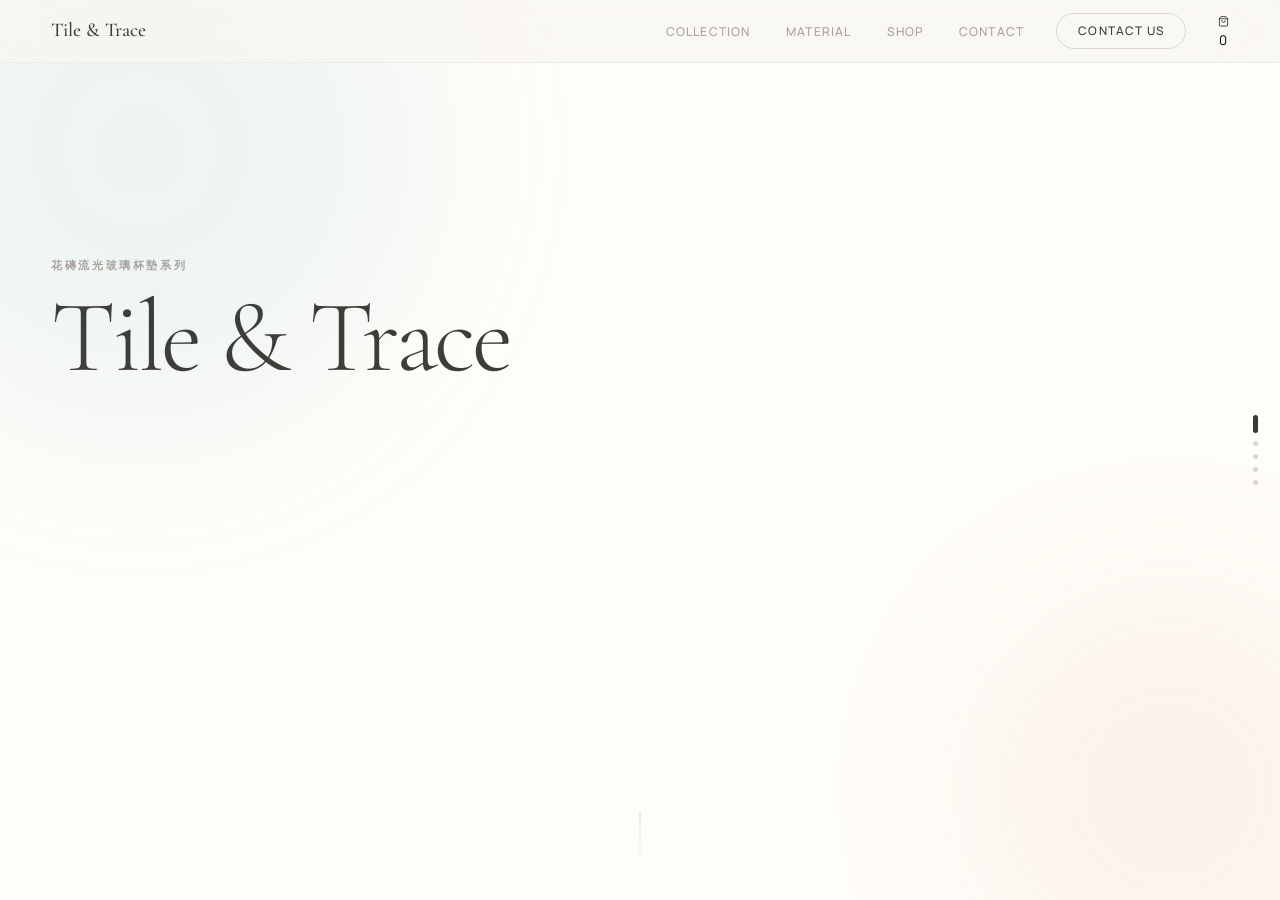
==== commit a0636bf6: "Update index.html" ====
--- a/index.html
+++ b/index.html
@@ -19,9 +19,18 @@
       <ul class="nav__links">
         <li><a href="#" data-goto="collection">Collection</a></li>
         <li><a href="#" data-goto="material">Material</a></li>
+        <li><a href="#" data-goto="shop">Shop</a></li>
         <li><a href="#" data-goto="contact">Contact</a></li>
       </ul>
       <a href="#" class="nav__cta" data-goto="contact">Contact Us</a>
+      <button class="nav__cart" id="cartBtn" aria-label="Open cart">
+        <svg viewBox="0 0 24 24" fill="none" stroke="currentColor" stroke-width="1.5" stroke-linecap="round" stroke-linejoin="round">
+          <path d="M6 2L3 6v14a2 2 0 002 2h14a2 2 0 002-2V6l-3-4z"/>
+          <line x1="3" y1="6" x2="21" y2="6"/>
+          <path d="M16 10a4 4 0 01-8 0"/>
+        </svg>
+        <span class="nav__cart-count" id="cartCount">0</span>
+      </button>
       <button class="nav__hamburger" id="hamburger" aria-label="Toggle menu">
         <span></span><span></span><span></span>
       </button>
@@ -29,6 +38,7 @@
     <div class="nav__mobile" id="mobileMenu">
       <a href="#" data-goto="collection">Collection</a>
       <a href="#" data-goto="material">Material</a>
+      <a href="#" data-goto="shop">Shop</a>
       <a href="#" data-goto="contact">Contact</a>
     </div>
   </nav>
@@ -182,6 +192,109 @@
       </div>
     </div>
 
+    <!-- SCENE: SHOP -->
+    <div class="scene scene--shop" id="scene-shop">
+      <!-- Animated soft glow blobs -->
+      <div class="shop-glow shop-glow--blue"></div>
+      <div class="shop-glow shop-glow--coral"></div>
+      <div class="shop-glow shop-glow--green"></div>
+      <div class="shop-glow shop-glow--yellow"></div>
+
+      <div class="shop-inner">
+        <div class="shop-header">
+          <p class="scene-label">Collection</p>
+          <h2 class="shop-title">Choose Your Tile Memory</h2>
+        </div>
+        <div class="shop-grid">
+
+          <!-- Card 1: Blue Begonia -->
+          <div class="product-card" data-product="blue-begonia">
+            <div class="product-card__img-wrap">
+              <img src="assets/blue-begonia.png" alt="Blue Begonia" />
+              <div class="product-card__overlay">
+                <span class="product-card__tag">湛藍海棠</span>
+              </div>
+            </div>
+            <div class="product-card__body">
+              <h3 class="product-card__name">Blue Begonia</h3>
+              <p class="product-card__price">NT$ 800</p>
+              <div class="product-card__qty">
+                <button class="qty-btn qty-minus" aria-label="Decrease">−</button>
+                <span class="qty-val">1</span>
+                <button class="qty-btn qty-plus" aria-label="Increase">+</button>
+              </div>
+              <button class="product-card__add">Add to Cart</button>
+              <p class="product-card__toast">Added to cart ✓</p>
+            </div>
+          </div>
+
+          <!-- Card 2: Prosperity Peony -->
+          <div class="product-card" data-product="prosperity-peony">
+            <div class="product-card__img-wrap">
+              <img src="assets/prosperity-peony.png" alt="Prosperity Peony" />
+              <div class="product-card__overlay">
+                <span class="product-card__tag">富貴牡丹</span>
+              </div>
+            </div>
+            <div class="product-card__body">
+              <h3 class="product-card__name">Prosperity Peony</h3>
+              <p class="product-card__price">NT$ 800</p>
+              <div class="product-card__qty">
+                <button class="qty-btn qty-minus" aria-label="Decrease">−</button>
+                <span class="qty-val">1</span>
+                <button class="qty-btn qty-plus" aria-label="Increase">+</button>
+              </div>
+              <button class="product-card__add">Add to Cart</button>
+              <p class="product-card__toast">Added to cart ✓</p>
+            </div>
+          </div>
+
+          <!-- Card 3: Verdant Vine -->
+          <div class="product-card" data-product="verdant-vine">
+            <div class="product-card__img-wrap">
+              <img src="assets/verdant-vine.png" alt="Verdant Vine" />
+              <div class="product-card__overlay">
+                <span class="product-card__tag">翠綠蔓藤</span>
+              </div>
+            </div>
+            <div class="product-card__body">
+              <h3 class="product-card__name">Verdant Vine</h3>
+              <p class="product-card__price">NT$ 800</p>
+              <div class="product-card__qty">
+                <button class="qty-btn qty-minus" aria-label="Decrease">−</button>
+                <span class="qty-val">1</span>
+                <button class="qty-btn qty-plus" aria-label="Increase">+</button>
+              </div>
+              <button class="product-card__add">Add to Cart</button>
+              <p class="product-card__toast">Added to cart ✓</p>
+            </div>
+          </div>
+
+          <!-- Card 4: Golden Apricot -->
+          <div class="product-card" data-product="golden-apricot">
+            <div class="product-card__img-wrap">
+              <img src="assets/golden-apricot.png" alt="Golden Apricot" />
+              <div class="product-card__overlay">
+                <span class="product-card__tag">金色杏花</span>
+              </div>
+            </div>
+            <div class="product-card__body">
+              <h3 class="product-card__name">Golden Apricot</h3>
+              <p class="product-card__price">NT$ 800</p>
+              <div class="product-card__qty">
+                <button class="qty-btn qty-minus" aria-label="Decrease">−</button>
+                <span class="qty-val">1</span>
+                <button class="qty-btn qty-plus" aria-label="Increase">+</button>
+              </div>
+              <button class="product-card__add">Add to Cart</button>
+              <p class="product-card__toast">Added to cart ✓</p>
+            </div>
+          </div>
+
+        </div>
+      </div>
+    </div>
+
     <!-- SCENE: CONTACT -->
     <div class="scene scene--contact" id="scene-contact">
       <div class="contact-glow"></div>
@@ -222,6 +335,25 @@
   <!-- Scroll-position progress indicator (right edge) -->
   <div class="stage-pip-bar" id="pipBar" aria-hidden="true"></div>
 
+  <!-- CART DRAWER -->
+  <div class="cart-overlay" id="cartOverlay"></div>
+  <div class="cart-drawer" id="cartDrawer">
+    <div class="cart-drawer__header">
+      <h3 class="cart-drawer__title">CART (<span id="cartItemCount">0</span>)</h3>
+      <button class="cart-drawer__close" id="cartClose">CLOSE</button>
+    </div>
+    <div class="cart-drawer__items" id="cartItems">
+      <p class="cart-empty">Your cart is empty.</p>
+    </div>
+    <div class="cart-drawer__footer">
+      <div class="cart-subtotal">
+        <span>SUBTOTAL</span>
+        <span id="cartSubtotal">NT$ 0</span>
+      </div>
+      <button class="cart-checkout">CHECKOUT →</button>
+    </div>
+  </div>
+
   <script src="https://cdn.jsdelivr.net/npm/gsap@3.12.5/dist/gsap.min.js"></script>
   <script src="script.js"></script>
 </body>
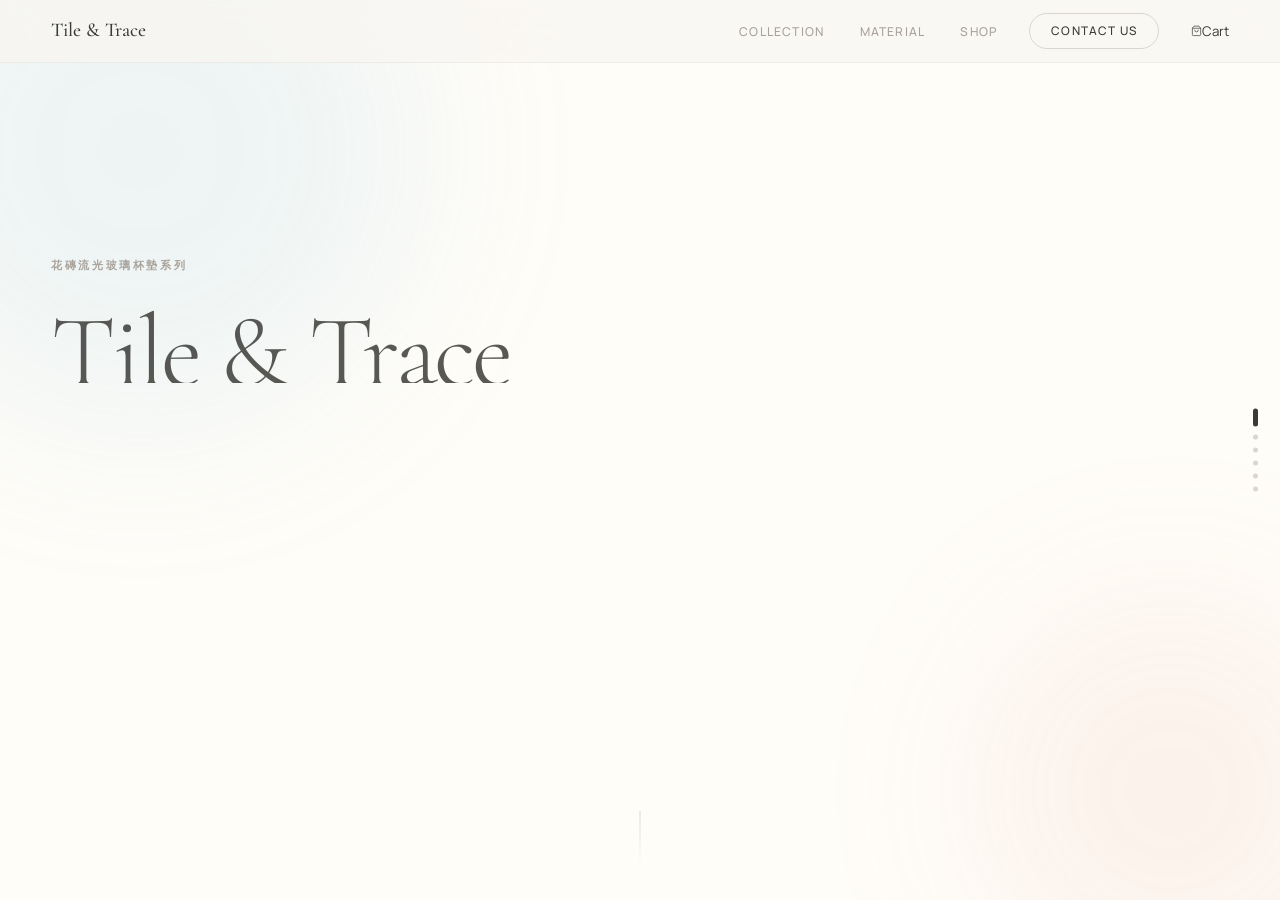
==== commit deb5ca25: "Update index.html" ====
--- a/index.html
+++ b/index.html
@@ -20,16 +20,11 @@
         <li><a href="#" data-goto="collection">Collection</a></li>
         <li><a href="#" data-goto="material">Material</a></li>
         <li><a href="#" data-goto="shop">Shop</a></li>
-        <li><a href="#" data-goto="contact">Contact</a></li>
       </ul>
       <a href="#" class="nav__cta" data-goto="contact">Contact Us</a>
       <button class="nav__cart" id="cartBtn" aria-label="Open cart">
-        <svg viewBox="0 0 24 24" fill="none" stroke="currentColor" stroke-width="1.5" stroke-linecap="round" stroke-linejoin="round">
-          <path d="M6 2L3 6v14a2 2 0 002 2h14a2 2 0 002-2V6l-3-4z"/>
-          <line x1="3" y1="6" x2="21" y2="6"/>
-          <path d="M16 10a4 4 0 01-8 0"/>
-        </svg>
-        <span class="nav__cart-count" id="cartCount">0</span>
+        <svg viewBox="0 0 24 24" fill="none" stroke="currentColor" stroke-width="1.5" stroke-linecap="round" stroke-linejoin="round"><path d="M6 2L3 6v14a2 2 0 002 2h14a2 2 0 002-2V6l-3-4z"/><line x1="3" y1="6" x2="21" y2="6"/><path d="M16 10a4 4 0 01-8 0"/></svg>
+        Cart
       </button>
       <button class="nav__hamburger" id="hamburger" aria-label="Toggle menu">
         <span></span><span></span><span></span>
@@ -39,7 +34,6 @@
       <a href="#" data-goto="collection">Collection</a>
       <a href="#" data-goto="material">Material</a>
       <a href="#" data-goto="shop">Shop</a>
-      <a href="#" data-goto="contact">Contact</a>
     </div>
   </nav>
 
--- a/style.css
+++ b/style.css
@@ -1338,3 +1338,557 @@
     font-size: 2rem;
   }
 }
+
+/* ═══ NAV CART BUTTON ════════════════════════════════ */
+
+.nav__cart {
+  position: relative;
+  display: flex;
+  align-items: center;
+  justify-content: center;
+  width: 38px;
+  height: 38px;
+  border-radius: 50%;
+  flex-shrink: 0;
+  color: var(--charcoal);
+  transition: background 0.25s, transform 0.25s;
+}
+
+.nav__cart svg {
+  width: 20px;
+  height: 20px;
+}
+
+.nav__cart:hover {
+  background: rgba(58, 58, 54, 0.07);
+  transform: scale(1.08);
+}
+
+.nav__cart-count {
+  position: absolute;
+  top: 2px;
+  right: 2px;
+  width: 16px;
+  height: 16px;
+  border-radius: 50%;
+  background: var(--coral);
+  color: #fff;
+  font-size: 9px;
+  font-weight: 600;
+  display: flex;
+  align-items: center;
+  justify-content: center;
+  opacity: 0;
+  transform: scale(0);
+  transition: opacity 0.2s, transform 0.2s;
+}
+
+.nav__cart-count.visible {
+  opacity: 1;
+  transform: scale(1);
+}
+
+/* ═══ SHOP SCENE ═════════════════════════════════════ */
+
+.scene--shop {
+  background: var(--white);
+  overflow: hidden;
+}
+
+/* Animated glow blobs */
+.shop-glow {
+  position: absolute;
+  border-radius: 50%;
+  filter: blur(100px);
+  pointer-events: none;
+  z-index: 0;
+  will-change: transform;
+}
+
+.shop-glow--blue {
+  width: 500px;
+  height: 500px;
+  background: rgba(121, 183, 216, 0.22);
+  top: -10%;
+  left: -8%;
+  animation: shopGlowA 12s ease-in-out infinite alternate;
+}
+
+.shop-glow--coral {
+  width: 420px;
+  height: 420px;
+  background: rgba(217, 131, 114, 0.18);
+  bottom: -5%;
+  right: -6%;
+  animation: shopGlowB 15s ease-in-out infinite alternate;
+}
+
+.shop-glow--green {
+  width: 380px;
+  height: 380px;
+  background: rgba(139, 170, 120, 0.16);
+  top: 30%;
+  left: 55%;
+  animation: shopGlowC 18s ease-in-out infinite alternate;
+}
+
+.shop-glow--yellow {
+  width: 350px;
+  height: 350px;
+  background: rgba(216, 180, 92, 0.14);
+  bottom: 20%;
+  left: 15%;
+  animation: shopGlowD 14s ease-in-out infinite alternate;
+}
+
+@keyframes shopGlowA {
+  0%   { transform: translate(0, 0) scale(1); }
+  100% { transform: translate(80px, 60px) scale(1.15); }
+}
+@keyframes shopGlowB {
+  0%   { transform: translate(0, 0) scale(1); }
+  100% { transform: translate(-70px, -50px) scale(1.1); }
+}
+@keyframes shopGlowC {
+  0%   { transform: translate(0, 0) scale(1); }
+  100% { transform: translate(-60px, 70px) scale(1.12); }
+}
+@keyframes shopGlowD {
+  0%   { transform: translate(0, 0) scale(1); }
+  100% { transform: translate(50px, -40px) scale(1.08); }
+}
+
+.shop-inner {
+  position: relative;
+  z-index: 2;
+  width: min(1280px, 94vw);
+  margin-inline: auto;
+  padding: 6rem 0 3rem;
+  display: flex;
+  flex-direction: column;
+  gap: 3rem;
+}
+
+.shop-header {
+  text-align: center;
+}
+
+.shop-title {
+  font-family: var(--serif);
+  font-size: clamp(2rem, 4vw, 3.2rem);
+  font-weight: 300;
+  color: var(--charcoal);
+  letter-spacing: 0.02em;
+  margin-top: 0.5rem;
+}
+
+/* ─── Product Grid ──────────────────────────────────── */
+
+.shop-grid {
+  display: grid;
+  grid-template-columns: repeat(4, 1fr);
+  gap: clamp(16px, 2vw, 28px);
+}
+
+/* ─── Product Card ──────────────────────────────────── */
+
+.product-card {
+  background: rgba(255, 253, 248, 0.7);
+  border: 1px solid rgba(216, 214, 207, 0.45);
+  border-radius: 18px;
+  overflow: hidden;
+  display: flex;
+  flex-direction: column;
+  backdrop-filter: blur(12px);
+  transition:
+    transform 0.45s cubic-bezier(0.22, 1, 0.36, 1),
+    box-shadow 0.45s cubic-bezier(0.22, 1, 0.36, 1),
+    border-color 0.35s;
+  cursor: default;
+}
+
+.product-card:hover {
+  transform: translateY(-10px) scale(1.02);
+  box-shadow:
+    0 24px 60px rgba(58, 58, 54, 0.12),
+    0 4px 16px rgba(58, 58, 54, 0.06);
+  border-color: rgba(200, 165, 90, 0.35);
+}
+
+/* Image area */
+.product-card__img-wrap {
+  position: relative;
+  aspect-ratio: 1 / 1;
+  overflow: hidden;
+  background: var(--warm);
+}
+
+.product-card__img-wrap img {
+  width: 100%;
+  height: 100%;
+  object-fit: contain;
+  transition: transform 0.6s cubic-bezier(0.22, 1, 0.36, 1);
+  padding: 12px;
+}
+
+.product-card:hover .product-card__img-wrap img {
+  transform: scale(1.06);
+}
+
+.product-card__overlay {
+  position: absolute;
+  inset: 0;
+  display: flex;
+  align-items: flex-end;
+  padding: 12px;
+  opacity: 0;
+  transition: opacity 0.35s;
+}
+
+.product-card:hover .product-card__overlay {
+  opacity: 1;
+}
+
+.product-card__tag {
+  font-family: var(--serif);
+  font-size: 0.85rem;
+  font-style: italic;
+  color: var(--charcoal);
+  background: rgba(255, 253, 248, 0.85);
+  backdrop-filter: blur(8px);
+  padding: 4px 10px;
+  border-radius: 20px;
+  border: 1px solid rgba(255, 255, 255, 0.7);
+}
+
+/* Body */
+.product-card__body {
+  padding: 1.1rem 1.2rem 1.4rem;
+  display: flex;
+  flex-direction: column;
+  gap: 0.7rem;
+  flex: 1;
+}
+
+.product-card__name {
+  font-family: var(--sans);
+  font-size: 0.78rem;
+  font-weight: 600;
+  letter-spacing: 0.12em;
+  text-transform: uppercase;
+  color: var(--charcoal);
+}
+
+.product-card__price {
+  font-family: var(--serif);
+  font-size: 1.15rem;
+  font-weight: 400;
+  color: var(--charcoal);
+}
+
+/* Qty stepper */
+.product-card__qty {
+  display: flex;
+  align-items: center;
+  gap: 0.6rem;
+}
+
+.qty-btn {
+  width: 28px;
+  height: 28px;
+  border-radius: 50%;
+  border: 1.5px solid var(--mist);
+  display: flex;
+  align-items: center;
+  justify-content: center;
+  font-size: 1rem;
+  color: var(--charcoal);
+  transition: border-color 0.2s, background 0.2s;
+  line-height: 1;
+  cursor: pointer;
+}
+
+.qty-btn:hover {
+  border-color: var(--charcoal);
+  background: rgba(58, 58, 54, 0.05);
+}
+
+.qty-val {
+  font-size: 0.9rem;
+  font-weight: 500;
+  min-width: 20px;
+  text-align: center;
+  color: var(--charcoal);
+}
+
+/* Add to cart button */
+.product-card__add {
+  width: 100%;
+  padding: 0.62rem 1rem;
+  border-radius: 60px;
+  background: var(--charcoal);
+  color: var(--white);
+  font-family: var(--sans);
+  font-size: 0.73rem;
+  font-weight: 500;
+  letter-spacing: 0.1em;
+  text-transform: uppercase;
+  cursor: pointer;
+  transition:
+    background 0.3s,
+    transform 0.3s cubic-bezier(0.22, 1, 0.36, 1),
+    box-shadow 0.3s;
+  margin-top: auto;
+}
+
+.product-card__add:hover {
+  background: #1a1a18;
+  transform: translateY(-1px);
+  box-shadow: 0 6px 20px rgba(58, 58, 54, 0.22);
+}
+
+.product-card__add:active {
+  transform: scale(0.97);
+}
+
+/* Toast message */
+.product-card__toast {
+  font-size: 0.72rem;
+  font-weight: 500;
+  letter-spacing: 0.08em;
+  color: var(--green);
+  text-align: center;
+  opacity: 0;
+  transform: translateY(4px);
+  transition: opacity 0.35s, transform 0.35s;
+  pointer-events: none;
+  min-height: 1rem;
+}
+
+.product-card__toast.show {
+  opacity: 1;
+  transform: translateY(0);
+}
+
+/* ═══ CART DRAWER ════════════════════════════════════ */
+
+.cart-overlay {
+  position: fixed;
+  inset: 0;
+  background: rgba(30, 28, 25, 0.45);
+  z-index: 500;
+  opacity: 0;
+  pointer-events: none;
+  transition: opacity 0.4s var(--ease);
+  backdrop-filter: blur(2px);
+}
+
+.cart-overlay.open {
+  opacity: 1;
+  pointer-events: auto;
+}
+
+.cart-drawer {
+  position: fixed;
+  top: 0;
+  right: 0;
+  width: min(480px, 100vw);
+  height: 100dvh;
+  background: var(--white);
+  z-index: 510;
+  display: flex;
+  flex-direction: column;
+  transform: translateX(100%);
+  transition: transform 0.45s cubic-bezier(0.22, 1, 0.36, 1);
+  border-left: 1px solid var(--mist);
+}
+
+.cart-drawer.open {
+  transform: translateX(0);
+}
+
+.cart-drawer__header {
+  display: flex;
+  align-items: center;
+  justify-content: space-between;
+  padding: 1.6rem 2rem;
+  border-bottom: 1px solid var(--mist);
+}
+
+.cart-drawer__title {
+  font-family: var(--sans);
+  font-size: 0.78rem;
+  font-weight: 600;
+  letter-spacing: 0.18em;
+  text-transform: uppercase;
+  color: var(--charcoal);
+}
+
+.cart-drawer__close {
+  font-size: 0.68rem;
+  font-weight: 600;
+  letter-spacing: 0.15em;
+  text-transform: uppercase;
+  color: var(--gray);
+  cursor: pointer;
+  transition: color 0.2s;
+}
+
+.cart-drawer__close:hover {
+  color: var(--charcoal);
+}
+
+.cart-drawer__items {
+  flex: 1;
+  overflow-y: auto;
+  padding: 1.5rem 2rem;
+  display: flex;
+  flex-direction: column;
+  gap: 1.2rem;
+}
+
+.cart-empty {
+  font-size: 0.85rem;
+  color: var(--gray);
+  text-align: center;
+  margin-top: 3rem;
+}
+
+/* Cart item row */
+.cart-item {
+  display: flex;
+  gap: 1.2rem;
+  align-items: center;
+  padding-bottom: 1.2rem;
+  border-bottom: 1px solid rgba(216, 214, 207, 0.4);
+}
+
+.cart-item__img {
+  width: 72px;
+  height: 72px;
+  border-radius: 10px;
+  overflow: hidden;
+  background: var(--warm);
+  flex-shrink: 0;
+  display: flex;
+  align-items: center;
+  justify-content: center;
+}
+
+.cart-item__img img {
+  width: 100%;
+  height: 100%;
+  object-fit: contain;
+  padding: 4px;
+}
+
+.cart-item__info {
+  flex: 1;
+}
+
+.cart-item__name {
+  font-size: 0.76rem;
+  font-weight: 600;
+  letter-spacing: 0.1em;
+  text-transform: uppercase;
+  color: var(--charcoal);
+  margin-bottom: 0.25rem;
+}
+
+.cart-item__price {
+  font-family: var(--serif);
+  font-size: 1rem;
+  color: var(--charcoal);
+}
+
+.cart-item__qty {
+  display: flex;
+  align-items: center;
+  gap: 0.5rem;
+  margin-top: 0.5rem;
+}
+
+.cart-item__remove {
+  font-size: 1.1rem;
+  color: var(--gray);
+  cursor: pointer;
+  width: 24px;
+  height: 24px;
+  display: flex;
+  align-items: center;
+  justify-content: center;
+  border-radius: 50%;
+  transition: background 0.2s, color 0.2s;
+}
+
+.cart-item__remove:hover {
+  background: rgba(217, 131, 114, 0.12);
+  color: var(--coral);
+}
+
+.cart-drawer__footer {
+  padding: 1.5rem 2rem 2rem;
+  border-top: 1px solid var(--mist);
+  display: flex;
+  flex-direction: column;
+  gap: 1.2rem;
+}
+
+.cart-subtotal {
+  display: flex;
+  justify-content: space-between;
+  align-items: center;
+  font-size: 0.78rem;
+  font-weight: 600;
+  letter-spacing: 0.15em;
+  text-transform: uppercase;
+  color: var(--charcoal);
+}
+
+.cart-checkout {
+  width: 100%;
+  padding: 1rem;
+  border: 1.5px solid var(--charcoal);
+  background: transparent;
+  font-family: var(--sans);
+  font-size: 0.78rem;
+  font-weight: 600;
+  letter-spacing: 0.18em;
+  text-transform: uppercase;
+  color: var(--charcoal);
+  cursor: pointer;
+  border-radius: 4px;
+  transition: background 0.3s, color 0.3s;
+}
+
+.cart-checkout:hover {
+  background: var(--charcoal);
+  color: var(--white);
+}
+
+/* ═══ RESPONSIVE — SHOP ══════════════════════════════ */
+
+@media (max-width: 1024px) {
+  .shop-grid {
+    grid-template-columns: repeat(2, 1fr);
+  }
+
+  .scene--shop {
+    overflow-y: auto;
+  }
+
+  .shop-inner {
+    padding-top: 5rem;
+  }
+}
+
+@media (max-width: 600px) {
+  .shop-grid {
+    grid-template-columns: repeat(2, 1fr);
+    gap: 12px;
+  }
+
+  .product-card__body {
+    padding: 0.9rem 1rem 1.1rem;
+  }
+}
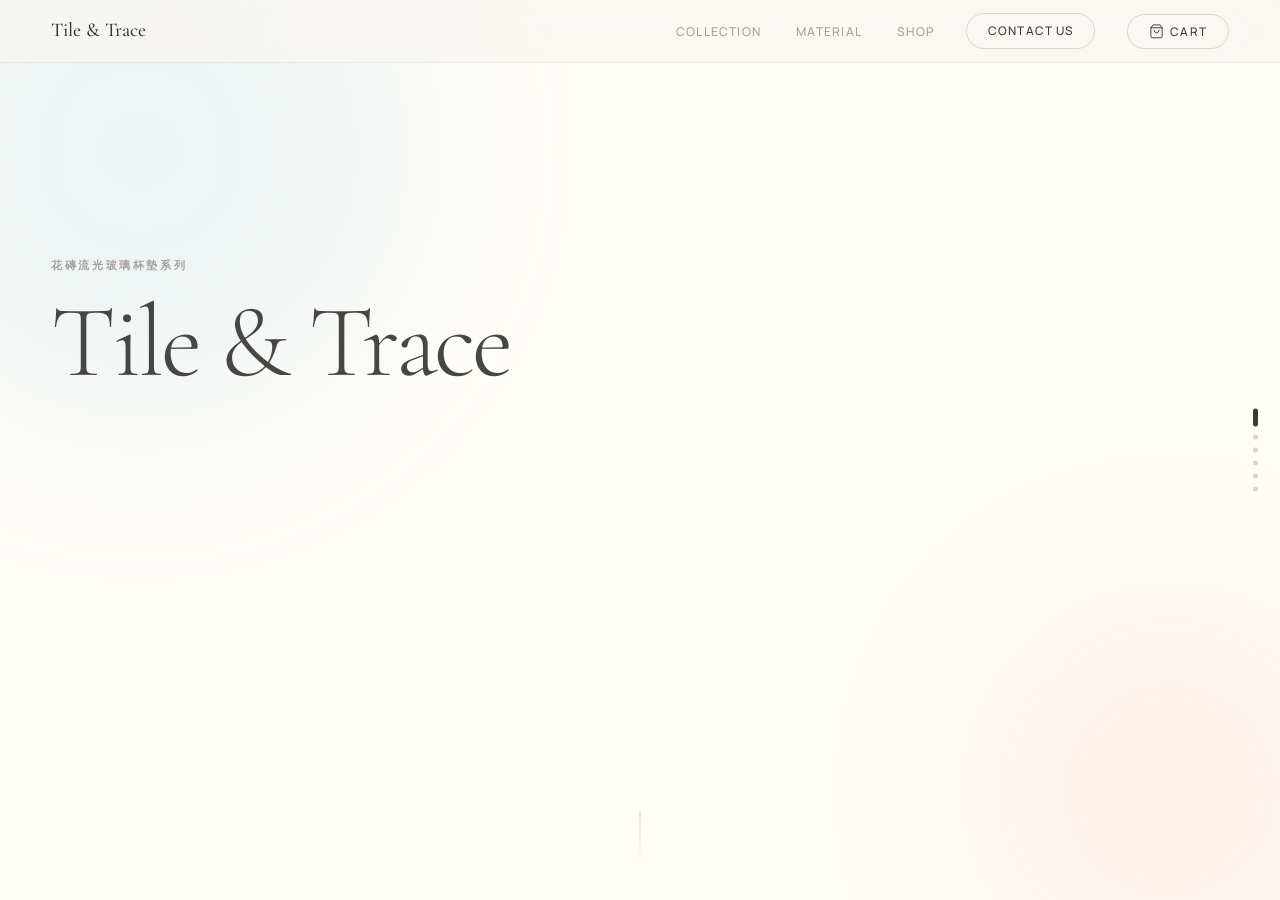
==== commit 4b37411f: "Update index.html" ====
--- a/index.html
+++ b/index.html
@@ -210,8 +210,7 @@
               </div>
             </div>
             <div class="product-card__body">
-              <h3 class="product-card__name">Blue Begonia</h3>
-              <p class="product-card__price">NT$ 800</p>
+              <div class="product-card__info"><h3 class="product-card__name">Blue Begonia</h3><p class="product-card__price">NT$ 800</p></div>
               <div class="product-card__qty">
                 <button class="qty-btn qty-minus" aria-label="Decrease">−</button>
                 <span class="qty-val">1</span>
@@ -231,8 +230,7 @@
               </div>
             </div>
             <div class="product-card__body">
-              <h3 class="product-card__name">Prosperity Peony</h3>
-              <p class="product-card__price">NT$ 800</p>
+              <div class="product-card__info"><h3 class="product-card__name">Prosperity Peony</h3><p class="product-card__price">NT$ 800</p></div>
               <div class="product-card__qty">
                 <button class="qty-btn qty-minus" aria-label="Decrease">−</button>
                 <span class="qty-val">1</span>
@@ -252,8 +250,7 @@
               </div>
             </div>
             <div class="product-card__body">
-              <h3 class="product-card__name">Verdant Vine</h3>
-              <p class="product-card__price">NT$ 800</p>
+              <div class="product-card__info"><h3 class="product-card__name">Verdant Vine</h3><p class="product-card__price">NT$ 800</p></div>
               <div class="product-card__qty">
                 <button class="qty-btn qty-minus" aria-label="Decrease">−</button>
                 <span class="qty-val">1</span>
@@ -273,8 +270,7 @@
               </div>
             </div>
             <div class="product-card__body">
-              <h3 class="product-card__name">Golden Apricot</h3>
-              <p class="product-card__price">NT$ 800</p>
+              <div class="product-card__info"><h3 class="product-card__name">Golden Apricot</h3><p class="product-card__price">NT$ 800</p></div>
               <div class="product-card__qty">
                 <button class="qty-btn qty-minus" aria-label="Decrease">−</button>
                 <span class="qty-val">1</span>
--- a/style.css
+++ b/style.css
@@ -1342,57 +1342,43 @@
 /* ═══ NAV CART BUTTON ════════════════════════════════ */
 
 .nav__cart {
-  position: relative;
-  display: flex;
-  align-items: center;
-  justify-content: center;
-  width: 38px;
-  height: 38px;
-  border-radius: 50%;
+  display: flex;
+  align-items: center;
+  gap: 6px;
+  padding: 0.5rem 1.3rem;
+  border-radius: 60px;
+  border: 1.5px solid var(--mist);
+  font-family: var(--sans);
+  font-size: 0.74rem;
+  font-weight: 500;
+  letter-spacing: 0.1em;
+  text-transform: uppercase;
+  color: var(--charcoal);
   flex-shrink: 0;
-  color: var(--charcoal);
-  transition: background 0.25s, transform 0.25s;
+  transition: border-color 0.3s, box-shadow 0.3s, background 0.3s;
+  cursor: pointer;
 }
 
 .nav__cart svg {
-  width: 20px;
-  height: 20px;
+  width: 15px;
+  height: 15px;
+  flex-shrink: 0;
 }
 
 .nav__cart:hover {
-  background: rgba(58, 58, 54, 0.07);
-  transform: scale(1.08);
-}
-
-.nav__cart-count {
-  position: absolute;
-  top: 2px;
-  right: 2px;
-  width: 16px;
-  height: 16px;
-  border-radius: 50%;
-  background: var(--coral);
-  color: #fff;
-  font-size: 9px;
-  font-weight: 600;
-  display: flex;
-  align-items: center;
-  justify-content: center;
-  opacity: 0;
-  transform: scale(0);
-  transition: opacity 0.2s, transform 0.2s;
-}
-
-.nav__cart-count.visible {
-  opacity: 1;
-  transform: scale(1);
+  border-color: var(--charcoal);
+  box-shadow: 0 2px 16px rgba(200, 165, 90, 0.2);
 }
 
 /* ═══ SHOP SCENE ═════════════════════════════════════ */
 
 .scene--shop {
   background: var(--white);
-  overflow: hidden;
+  overflow-y: auto;
+  overflow-x: hidden;
+  -webkit-overflow-scrolling: touch;
+  align-items: flex-start;
+  justify-content: flex-start;
 }
 
 /* Animated glow blobs */
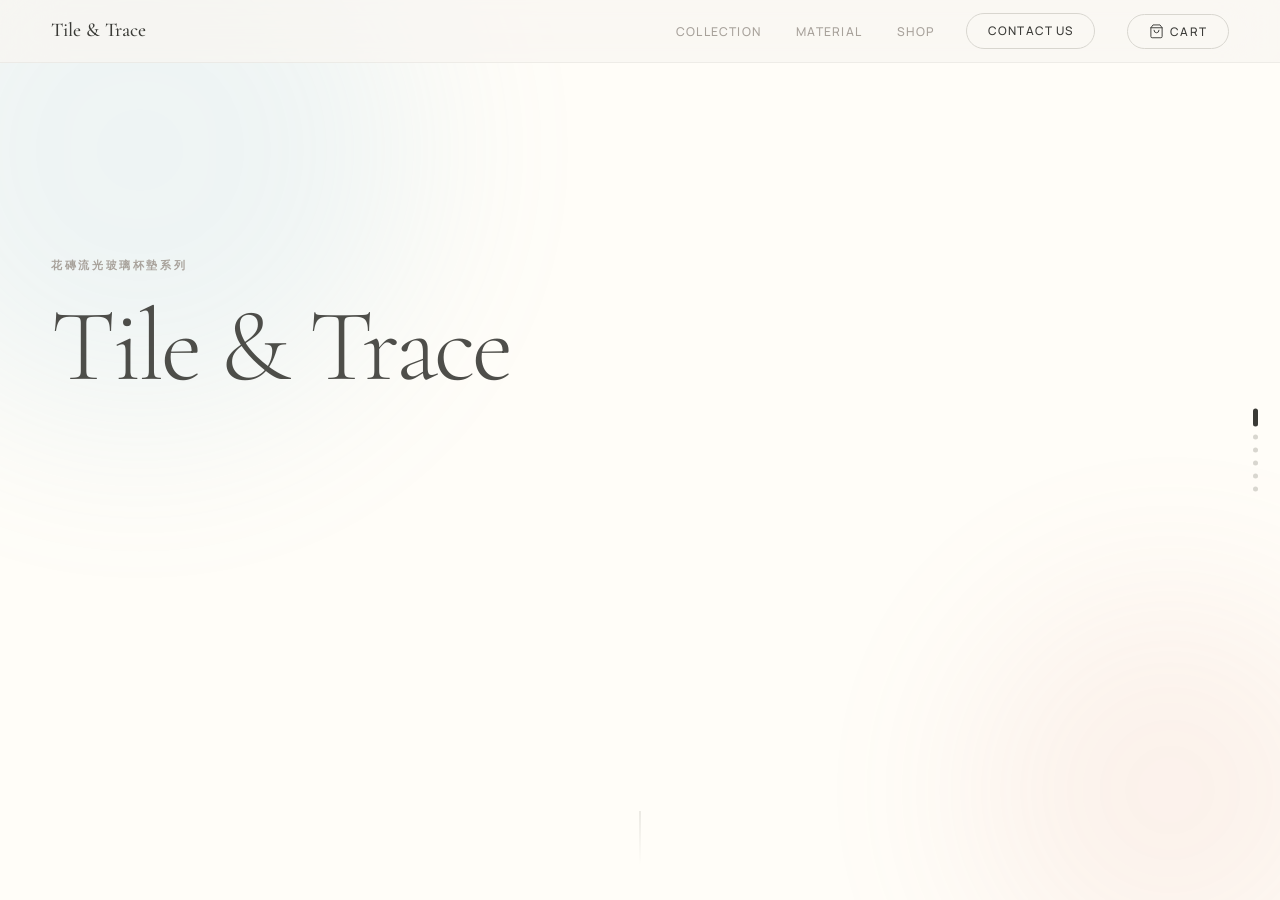
==== commit df87b69b: "Update index.html" ====
--- a/index.html
+++ b/index.html
@@ -78,7 +78,7 @@
       <div class="soft-glow glow-value"></div>
       <div class="value-visual-center">
         <div class="frosted-panel frosted-panel--value">
-          <img src="assets/product2.png" alt="" />
+          <img src="assets/product2.webp" alt="" />
         </div>
       </div>
       <div class="value-overlay">
@@ -109,16 +109,16 @@
       <div class="scene__inner collection-inner">
         <div class="product-visual">
           <div class="product-frame pf-0 active">
-            <img src="assets/blue-begonia.png" alt="Blue Begonia" />
+            <img src="assets/blue-begonia.webp" alt="Blue Begonia" />
           </div>
           <div class="product-frame pf-1">
-            <img src="assets/prosperity-peony.png" alt="Prosperity Peony" />
+            <img src="assets/prosperity-peony.webp" alt="Prosperity Peony" />
           </div>
           <div class="product-frame pf-2">
-            <img src="assets/verdant-vine.png" alt="Verdant Vine" />
+            <img src="assets/verdant-vine.webp" alt="Verdant Vine" />
           </div>
           <div class="product-frame pf-3">
-            <img src="assets/golden-apricot.png" alt="Golden Apricot" />
+            <img src="assets/golden-apricot.webp" alt="Golden Apricot" />
           </div>
         </div>
         <div class="collection-text">
--- a/style.css
+++ b/style.css
@@ -591,8 +591,30 @@
 }
 
 .hero-visual {
-  flex: 0 0 46%;
-  max-width: 500px;
+  flex: 1;
+  max-width: 560px;
+  display: flex;
+  align-items: center;
+  justify-content: flex-end;
+}
+
+.frosted-panel--hero {
+  width: 100%;
+  aspect-ratio: 1 / 1;
+  border-radius: 0;
+  border: none;
+  background: transparent;
+  box-shadow: none;
+  backdrop-filter: none;
+}
+
+.frosted-panel--hero img {
+  width: 100%;
+  height: 100%;
+  object-fit: contain;
+  position: relative;
+  z-index: 1;
+  drop-shadow: drop-shadow(0 24px 48px rgba(58,58,54,0.12));
 }
 
 .hero-title {
@@ -697,12 +719,36 @@
 .value-visual-center {
   position: absolute;
   inset: 0;
-  display: flex;
-  align-items: center;
-  justify-content: center;
   z-index: 1;
   pointer-events: none;
   will-change: transform, opacity;
+}
+
+.frosted-panel--value {
+  width: 100%;
+  height: 100%;
+  border-radius: 0;
+  border: none;
+  background: transparent;
+  box-shadow: none;
+  backdrop-filter: none;
+}
+
+.frosted-panel--value img {
+  width: 100%;
+  height: 100%;
+  object-fit: cover;
+  position: absolute;
+  inset: 0;
+}
+
+/* Dark overlay for readability */
+.frosted-panel--value::after {
+  content: '';
+  position: absolute;
+  inset: 0;
+  background: rgba(30, 28, 25, 0.38);
+  z-index: 2;
 }
 
 .value-overlay {
@@ -724,12 +770,16 @@
   padding-top: 14vh;
 }
 
+.value-label {
+  color: rgba(255, 253, 248, 0.7);
+}
+
 .value-title {
   font-family: var(--serif);
   font-size: clamp(1.9rem, 3.2vw, 2.9rem);
   font-weight: 300;
   line-height: 1.18;
-  color: var(--charcoal);
+  color: var(--white);
   max-width: 400px;
 }
 
@@ -747,20 +797,20 @@
   display: flex;
   align-items: flex-start;
   gap: 1rem;
-  background: rgba(255, 253, 248, 0.72);
+  background: rgba(255, 253, 248, 0.14);
   backdrop-filter: blur(18px);
-  border: 1px solid rgba(255, 255, 255, 0.65);
+  border: 1px solid rgba(255, 255, 255, 0.25);
   border-radius: 14px;
   padding: 1rem 1.3rem;
   box-shadow:
-    0 6px 28px rgba(58, 58, 54, 0.06),
-    inset 0 1px 0 rgba(255, 255, 255, 0.7);
+    0 6px 28px rgba(0, 0, 0, 0.12),
+    inset 0 1px 0 rgba(255, 255, 255, 0.2);
 }
 
 .vl-num {
   font-size: 0.62rem;
   letter-spacing: 0.15em;
-  color: var(--gray);
+  color: rgba(255, 253, 248, 0.6);
   margin-top: 0.25rem;
   flex-shrink: 0;
 }
@@ -770,11 +820,12 @@
   font-size: 1.05rem;
   font-weight: 500;
   margin-bottom: 0.2rem;
+  color: var(--white);
 }
 
 .vl-content p {
   font-size: 0.78rem;
-  color: var(--gray);
+  color: rgba(255, 253, 248, 0.7);
   line-height: 1.65;
 }
 
@@ -800,25 +851,23 @@
 
 .product-visual {
   position: relative;
-  flex: 0 0 min(42vmin, 440px);
-  width: min(42vmin, 440px);
+  flex: 0 0 min(52vmin, 520px);
+  width: min(52vmin, 520px);
   aspect-ratio: 1 / 1;
 }
 
 .product-frame {
   position: absolute;
   inset: 0;
-  border-radius: 22px;
+  border-radius: 0;
   overflow: hidden;
   opacity: 0;
   visibility: hidden;
   transform: scale(0.96) rotate(-1.5deg);
   pointer-events: none;
-  box-shadow:
-    0 32px 80px rgba(58, 58, 54, 0.1),
-    inset 0 1px 0 rgba(255, 255, 255, 0.5);
-  border: 1px solid rgba(216, 214, 207, 0.35);
-  background: var(--warm);
+  background: transparent;
+  border: none;
+  box-shadow: none;
   will-change: transform, opacity;
 }
 
@@ -833,6 +882,7 @@
   width: 100%;
   height: 100%;
   object-fit: contain;
+  filter: drop-shadow(0 24px 48px rgba(58,58,54,0.13));
 }
 
 .collection-text {
@@ -924,6 +974,7 @@
 
 .scene--material {
   background: var(--warm);
+  overflow: hidden;
 }
 
 .glow-material {
@@ -937,23 +988,20 @@
 }
 
 .material-inner {
-  width: min(1200px, 92vw);
+  width: 100%;
   height: 100%;
   position: relative;
   z-index: 2;
   display: grid;
-  grid-template-columns: 1.2fr 0.8fr;
-  align-items: center;
-  gap: clamp(40px, 6vw, 90px);
-  margin-inline: auto;
-}
-
+  grid-template-columns: 55% 45%;
+  align-items: stretch;
+}
+
+/* Left: full-bleed image */
 .material-visual-stage {
   position: relative;
   width: 100%;
-  aspect-ratio: 1 / 1;
-  max-height: 72vh;
-  min-height: min(72vh, 520px);
+  height: 100%;
 }
 
 .material-visual {
@@ -972,13 +1020,52 @@
   visibility: visible;
 }
 
+/* Full-bleed frosted panels for material */
+.frosted-panel--material,
+.frosted-panel--pattern,
+.frosted-panel--boxes {
+  width: 100%;
+  height: 100%;
+  border-radius: 0;
+  border: none;
+  background: transparent;
+  box-shadow: none;
+  backdrop-filter: none;
+  position: relative;
+}
+
+.frosted-panel--material img,
+.frosted-panel--pattern img,
+.frosted-panel--boxes img {
+  position: absolute;
+  inset: 0;
+  width: 100%;
+  height: 100%;
+  object-fit: cover;
+  z-index: 1;
+}
+
+/* Subtle right-edge gradient so text side blends in */
+.frosted-panel--material::after,
+.frosted-panel--pattern::after,
+.frosted-panel--boxes::after {
+  content: '';
+  position: absolute;
+  inset: 0;
+  background: linear-gradient(to right, transparent 70%, var(--warm) 100%);
+  z-index: 2;
+  pointer-events: none;
+}
+
+/* Right: text panel */
 .material-text-panel {
   position: relative;
   z-index: 5;
-  min-height: 280px;
   display: flex;
   flex-direction: column;
   justify-content: center;
+  padding: 0 clamp(2rem, 5vw, 5rem);
+  background: var(--warm);
 }
 
 .material-copy {
@@ -987,6 +1074,7 @@
   display: flex;
   flex-direction: column;
   justify-content: center;
+  padding: 0 clamp(2rem, 5vw, 5rem);
   opacity: 0;
   visibility: hidden;
   pointer-events: none;
@@ -1377,8 +1465,8 @@
   overflow-y: auto;
   overflow-x: hidden;
   -webkit-overflow-scrolling: touch;
-  align-items: flex-start;
-  justify-content: flex-start;
+  align-items: center;
+  justify-content: center;
 }
 
 /* Animated glow blobs */
@@ -1449,10 +1537,10 @@
   z-index: 2;
   width: min(1280px, 94vw);
   margin-inline: auto;
-  padding: 6rem 0 3rem;
+  padding: 4rem 0;
   display: flex;
   flex-direction: column;
-  gap: 3rem;
+  gap: 2.5rem;
 }
 
 .shop-header {
@@ -1507,14 +1595,14 @@
   aspect-ratio: 1 / 1;
   overflow: hidden;
   background: var(--warm);
+  border-radius: 18px 18px 0 0;
 }
 
 .product-card__img-wrap img {
   width: 100%;
   height: 100%;
-  object-fit: contain;
+  object-fit: cover;
   transition: transform 0.6s cubic-bezier(0.22, 1, 0.36, 1);
-  padding: 12px;
 }
 
 .product-card:hover .product-card__img-wrap img {
@@ -1549,16 +1637,23 @@
 
 /* Body */
 .product-card__body {
-  padding: 1.1rem 1.2rem 1.4rem;
+  padding: 1rem 1.2rem 1.3rem;
   display: flex;
   flex-direction: column;
-  gap: 0.7rem;
+  gap: 0.75rem;
   flex: 1;
+}
+
+.product-card__info {
+  display: flex;
+  align-items: baseline;
+  justify-content: space-between;
+  gap: 0.5rem;
 }
 
 .product-card__name {
   font-family: var(--sans);
-  font-size: 0.78rem;
+  font-size: 0.75rem;
   font-weight: 600;
   letter-spacing: 0.12em;
   text-transform: uppercase;
@@ -1567,16 +1662,18 @@
 
 .product-card__price {
   font-family: var(--serif);
-  font-size: 1.15rem;
+  font-size: 1.05rem;
   font-weight: 400;
   color: var(--charcoal);
+  white-space: nowrap;
 }
 
 /* Qty stepper */
 .product-card__qty {
   display: flex;
   align-items: center;
-  gap: 0.6rem;
+  justify-content: center;
+  gap: 0.75rem;
 }
 
 .qty-btn {
@@ -1610,7 +1707,7 @@
 /* Add to cart button */
 .product-card__add {
   width: 100%;
-  padding: 0.62rem 1rem;
+  padding: 0.85rem 1rem;
   border-radius: 60px;
   background: var(--charcoal);
   color: var(--white);
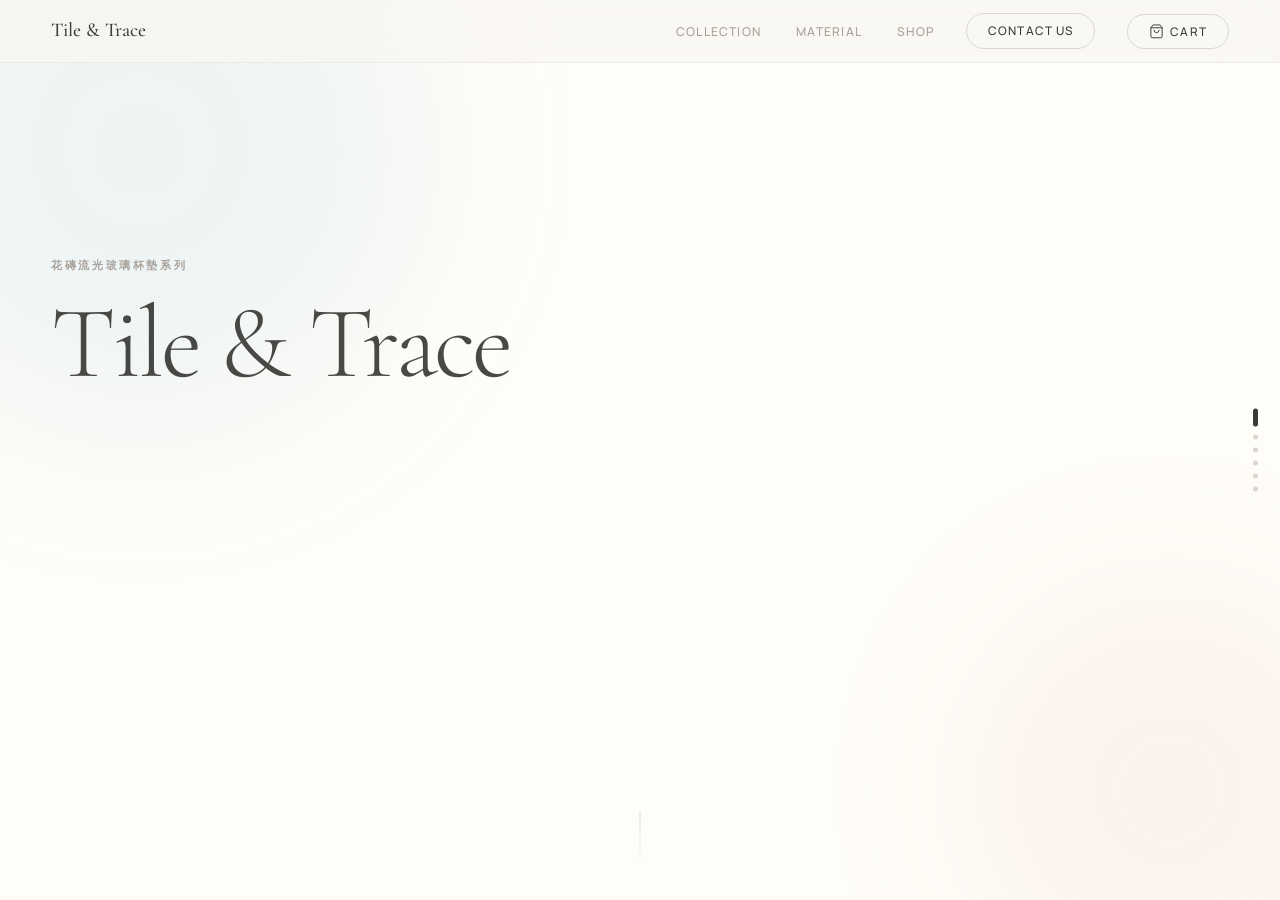
==== commit 6e713893: "Update index.html" ====
--- a/index.html
+++ b/index.html
@@ -204,7 +204,7 @@
           <!-- Card 1: Blue Begonia -->
           <div class="product-card" data-product="blue-begonia">
             <div class="product-card__img-wrap">
-              <img src="assets/blue-begonia.png" alt="Blue Begonia" />
+              <img src="assets/blue-begonia.webp" alt="Blue Begonia" />
               <div class="product-card__overlay">
                 <span class="product-card__tag">湛藍海棠</span>
               </div>
@@ -224,7 +224,7 @@
           <!-- Card 2: Prosperity Peony -->
           <div class="product-card" data-product="prosperity-peony">
             <div class="product-card__img-wrap">
-              <img src="assets/prosperity-peony.png" alt="Prosperity Peony" />
+              <img src="assets/prosperity-peony.webp" alt="Prosperity Peony" />
               <div class="product-card__overlay">
                 <span class="product-card__tag">富貴牡丹</span>
               </div>
@@ -244,7 +244,7 @@
           <!-- Card 3: Verdant Vine -->
           <div class="product-card" data-product="verdant-vine">
             <div class="product-card__img-wrap">
-              <img src="assets/verdant-vine.png" alt="Verdant Vine" />
+              <img src="assets/verdant-vine.webp" alt="Verdant Vine" />
               <div class="product-card__overlay">
                 <span class="product-card__tag">翠綠蔓藤</span>
               </div>
@@ -264,7 +264,7 @@
           <!-- Card 4: Golden Apricot -->
           <div class="product-card" data-product="golden-apricot">
             <div class="product-card__img-wrap">
-              <img src="assets/golden-apricot.png" alt="Golden Apricot" />
+              <img src="assets/golden-apricot.webp" alt="Golden Apricot" />
               <div class="product-card__overlay">
                 <span class="product-card__tag">金色杏花</span>
               </div>
--- a/style.css
+++ b/style.css
@@ -300,17 +300,16 @@
   position: relative;
   width: 100%;
   height: 100%;
-  border-radius: 28px;
   overflow: hidden;
-  background: rgba(255, 253, 248, 0.45);
-  border: 1px solid rgba(255, 255, 255, 0.65);
-  box-shadow:
-    0 32px 80px rgba(80, 80, 80, 0.1),
-    inset 0 1px 0 rgba(255, 255, 255, 0.7);
-  backdrop-filter: blur(20px);
   display: flex;
   align-items: center;
   justify-content: center;
+  /* base: no frame by default */
+  border-radius: 0;
+  background: transparent;
+  border: none;
+  box-shadow: none;
+  backdrop-filter: none;
 }
 
 .frosted-panel img {
@@ -318,7 +317,7 @@
   inset: 0;
   width: 100%;
   height: 100%;
-  object-fit: contain;
+  object-fit: cover;
   z-index: 1;
 }
 
@@ -326,42 +325,62 @@
   display: none;
 }
 
+/* ── Hero: frameless, contain so full product shows ── */
 .frosted-panel--hero {
+  width: 100%;
   aspect-ratio: 1 / 1;
-  border-radius: 28px;
-}
-
+}
+
+.frosted-panel--hero img {
+  object-fit: contain;
+  filter: drop-shadow(0 24px 48px rgba(58,58,54,0.13));
+}
+
+/* ── Value: full-bleed background + dark overlay ───── */
 .frosted-panel--value {
-  width: min(460px, 62vmin);
-  aspect-ratio: 1 / 1;
-  border-radius: 28px;
-}
-
-.frosted-panel--material {
+  position: absolute;
+  inset: 0;
   width: 100%;
   height: 100%;
-  border-radius: 22px;
-}
-
-.frosted-panel--pattern {
+}
+
+.frosted-panel--value img {
+  object-fit: cover;
+}
+
+.frosted-panel--value::after {
+  content: '';
+  position: absolute;
+  inset: 0;
+  background: rgba(30, 28, 25, 0.38);
+  z-index: 2;
+  pointer-events: none;
+}
+
+/* ── Material / Pattern / Boxes: full-bleed left half ── */
+.frosted-panel--material,
+.frosted-panel--pattern,
+.frosted-panel--boxes {
   width: 100%;
   height: 100%;
-  border-radius: 22px;
-}
-
-.frosted-panel--boxes {
-  width: 100%;
-  height: 100%;
-  border-radius: 22px;
-  padding: 20px;
-}
-
-.frosted-panel--gold {
-  width: 100%;
-  height: 100%;
-  border-radius: 22px;
-  background: rgba(200, 165, 90, 0.08);
-  border: 1px solid rgba(200, 165, 90, 0.3);
+}
+
+.frosted-panel--material img,
+.frosted-panel--pattern img,
+.frosted-panel--boxes img {
+  object-fit: cover;
+}
+
+/* right-edge gradient to blend into text panel */
+.frosted-panel--material::after,
+.frosted-panel--pattern::after,
+.frosted-panel--boxes::after {
+  content: '';
+  position: absolute;
+  inset: 0;
+  background: linear-gradient(to right, transparent 65%, var(--warm) 100%);
+  z-index: 2;
+  pointer-events: none;
 }
 
 /* ═══ COASTER PLACEHOLDERS ═══════════════════════════ */
@@ -598,25 +617,6 @@
   justify-content: flex-end;
 }
 
-.frosted-panel--hero {
-  width: 100%;
-  aspect-ratio: 1 / 1;
-  border-radius: 0;
-  border: none;
-  background: transparent;
-  box-shadow: none;
-  backdrop-filter: none;
-}
-
-.frosted-panel--hero img {
-  width: 100%;
-  height: 100%;
-  object-fit: contain;
-  position: relative;
-  z-index: 1;
-  drop-shadow: drop-shadow(0 24px 48px rgba(58,58,54,0.12));
-}
-
 .hero-title {
   font-family: var(--serif);
   font-size: clamp(3.8rem, 8vw, 7.6rem);
@@ -722,33 +722,6 @@
   z-index: 1;
   pointer-events: none;
   will-change: transform, opacity;
-}
-
-.frosted-panel--value {
-  width: 100%;
-  height: 100%;
-  border-radius: 0;
-  border: none;
-  background: transparent;
-  box-shadow: none;
-  backdrop-filter: none;
-}
-
-.frosted-panel--value img {
-  width: 100%;
-  height: 100%;
-  object-fit: cover;
-  position: absolute;
-  inset: 0;
-}
-
-/* Dark overlay for readability */
-.frosted-panel--value::after {
-  content: '';
-  position: absolute;
-  inset: 0;
-  background: rgba(30, 28, 25, 0.38);
-  z-index: 2;
 }
 
 .value-overlay {
@@ -1020,42 +993,6 @@
   visibility: visible;
 }
 
-/* Full-bleed frosted panels for material */
-.frosted-panel--material,
-.frosted-panel--pattern,
-.frosted-panel--boxes {
-  width: 100%;
-  height: 100%;
-  border-radius: 0;
-  border: none;
-  background: transparent;
-  box-shadow: none;
-  backdrop-filter: none;
-  position: relative;
-}
-
-.frosted-panel--material img,
-.frosted-panel--pattern img,
-.frosted-panel--boxes img {
-  position: absolute;
-  inset: 0;
-  width: 100%;
-  height: 100%;
-  object-fit: cover;
-  z-index: 1;
-}
-
-/* Subtle right-edge gradient so text side blends in */
-.frosted-panel--material::after,
-.frosted-panel--pattern::after,
-.frosted-panel--boxes::after {
-  content: '';
-  position: absolute;
-  inset: 0;
-  background: linear-gradient(to right, transparent 70%, var(--warm) 100%);
-  z-index: 2;
-  pointer-events: none;
-}
 
 /* Right: text panel */
 .material-text-panel {
